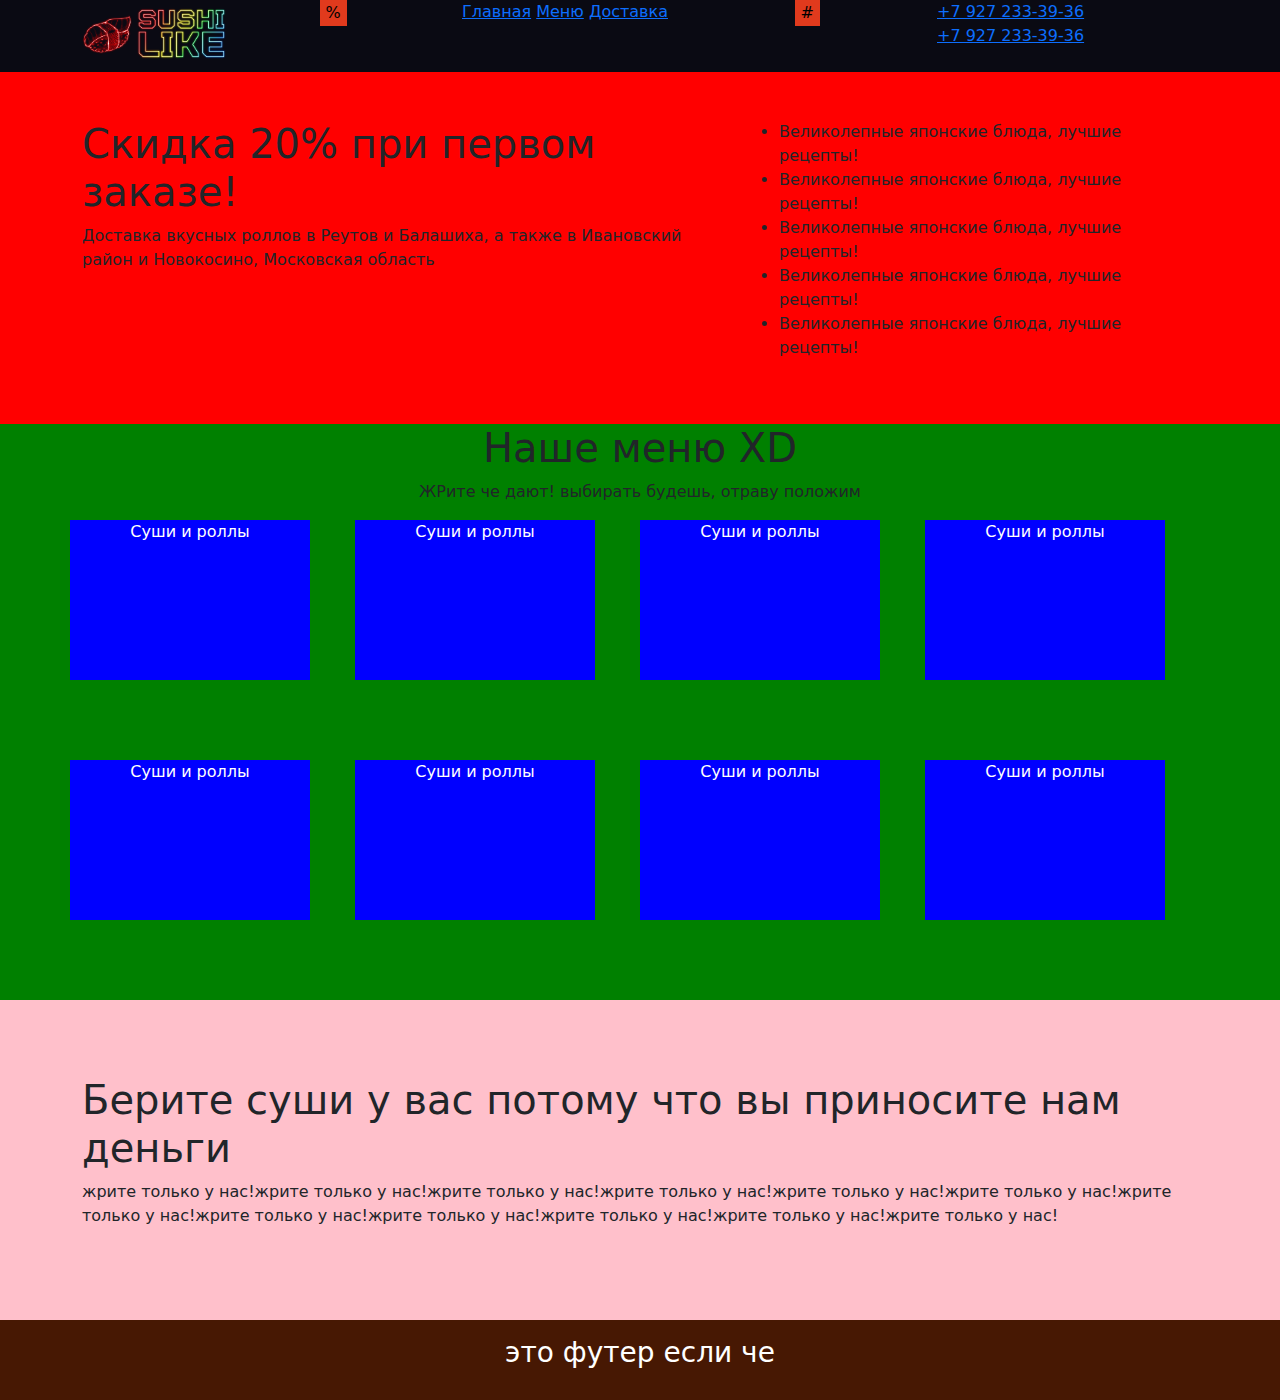
==== index.html @ e522e13b "первый" ====
<!DOCTYPE html>
<html lang="en">
<head>
	<meta charset="UTF-8">
	<meta name="viewport" content="width=device-width, initial-scale=1.0">
	<meta name="description" content="">
	<title>Сушилайк</title>
	<link rel="stylesheet" href="css/style.css">
	<link href="css/bootstrap.min.css" rel="stylesheet">
	<link rel="icon" href="img/title.png" >
</head>
<body>
	<header class="header">
		<div class="container">
			<div class="header-content">
				<div class="row">
					<div class="header-content__logo col-lg-2">
						<img src="img/logo2.png" alt="">
					</div>
					<div class="header-content__find col-lg-1 ms-auto">
						<button class="header-content__findbtn">
							%
						</button>
					</div>

				    <div class="header-content__nav col-lg-3 ms-auto">
				    	<nav>
				    			<a href="">Главная</a>
				    			<a href="">Меню</a>
				    			<a href="">Доставка</a>
				    		</nav>	
				    </div>
				     <div class="header-content__carticon col-lg-1 ms-auto">
						<button class="header-content__carticonbtn">
							#
						</button>
				    </div>				 
				    <div class="header-content__phone col-lg-3 ms-auto">

				    			<a href="">+7 927 233-39-36</a>
				    			<a href="">+7 927 233-39-36</a>
				    			
				    </div>	

				</div>
			</div>
		</div>
	</header>
	<main class="main">
		<div class="container">
			<div class="row">
				<div class="main__text col-lg-7">
					<h1>Скидка 20% при первом заказе!</h1>
					<p>Доставка вкусных роллов в Реутов и Балашиха, а также в Ивановский район и Новокосино, Московская область</p>
				</div>
				<div class="main__list col-lg-5">
					<ul>
						<li>
							Великолепные японские блюда, лучшие рецепты!
						</li>
						<li>
							Великолепные японские блюда, лучшие рецепты!
						</li>
						<li>
							Великолепные японские блюда, лучшие рецепты!
						</li>
						<li>
							Великолепные японские блюда, лучшие рецепты!
						</li>
						<li>
							Великолепные японские блюда, лучшие рецепты!
						</li>
					</ul>
				</div>
			</div>
		</div>
	</main>
	<section class="categories">
		<div class="container">
			<div class="row">
				<div class="categories__title col-lg-12">
					<h1>Наше меню XD</h1>
					<p>ЖРите че дают! выбирать будешь, отраву положим</p>
				</div>
				<div class="categories__item col-lg-4 me-auto">Суши и роллы</div>
				<div class="categories__item col-lg-4 me-auto">Суши и роллы</div>
				<div class="categories__item col-lg-4 me-auto">Суши и роллы</div>
				<div class="categories__item col-lg-4 me-auto">Суши и роллы</div>
				<div class="categories__item col-lg-4 me-auto">Суши и роллы</div>
				<div class="categories__item col-lg-4 me-auto">Суши и роллы</div>
				<div class="categories__item col-lg-4 me-auto">Суши и роллы</div>
				<div class="categories__item col-lg-4 me-auto">Суши и роллы</div>								
			</div>
		</div>
	</section>
	<section class="motivac">
		<div class="container">
			<div class="row">
				<div class="motivac__title">
					<h1>Берите суши у вас потому что вы приносите нам деньги</h1>
				</div>
				<div class="motivac__text">
					<p>
						жрите только у нас!жрите только у нас!жрите только у нас!жрите только у нас!жрите только у нас!жрите только у нас!жрите только у нас!жрите только у нас!жрите только у нас!жрите только у нас!жрите только у нас!жрите только у нас!
					</p>
				</div>
			</div>
		</div>
	</section>
	<footer class="footer">
		<h3>это футер если че</h3>
	</footer>
	<script src="js/bootstrap.bundle.min.js"></script>
	<script>document.write('<script src="http://' + (location.host || 'localhost').split(':')[0] + ':35729/livereload.js?snipver=1"></' + 'script>')</script>
</body>
</html>
---- css/style.css ----
body {
  background-color: #626365;
}
.header {
  height: 4.5rem;
  background: #0A0A13;
}
.header-content button {
  background: #E13A1D;
  border: none;
}
.header-content__logo img {
  padding-top: 0.5rem;
  width: 9rem;
}
.header-content__nav nav {
  display: inline-block;
}
.header-content__phone a {
  display: block;
}
.main {
  height: 22em;
  background: red;
  justify-content: center;
  display: flex;
  align-items: center;
}
.categories {
  text-align: center;
  background-color: green;
}
.categories__title {
  text-align: center;
}
.categories__item {
  display: inline ;
  color: white;
  margin-bottom: 5rem;
  background-color: blue;
  height: 10rem;
  width: 15rem !important;
}
.motivac {
  height: 20em;
  background-color: pink;
  justify-content: center;
  display: flex;
  align-items: center;
}
.motivac___text p {
  font-size: 50px;
}
.footer {
  background-color: #471803;
  height: 5em;
}
.footer h3 {
  padding-top: 1rem;
  text-align: center;
  color: #fff;
}
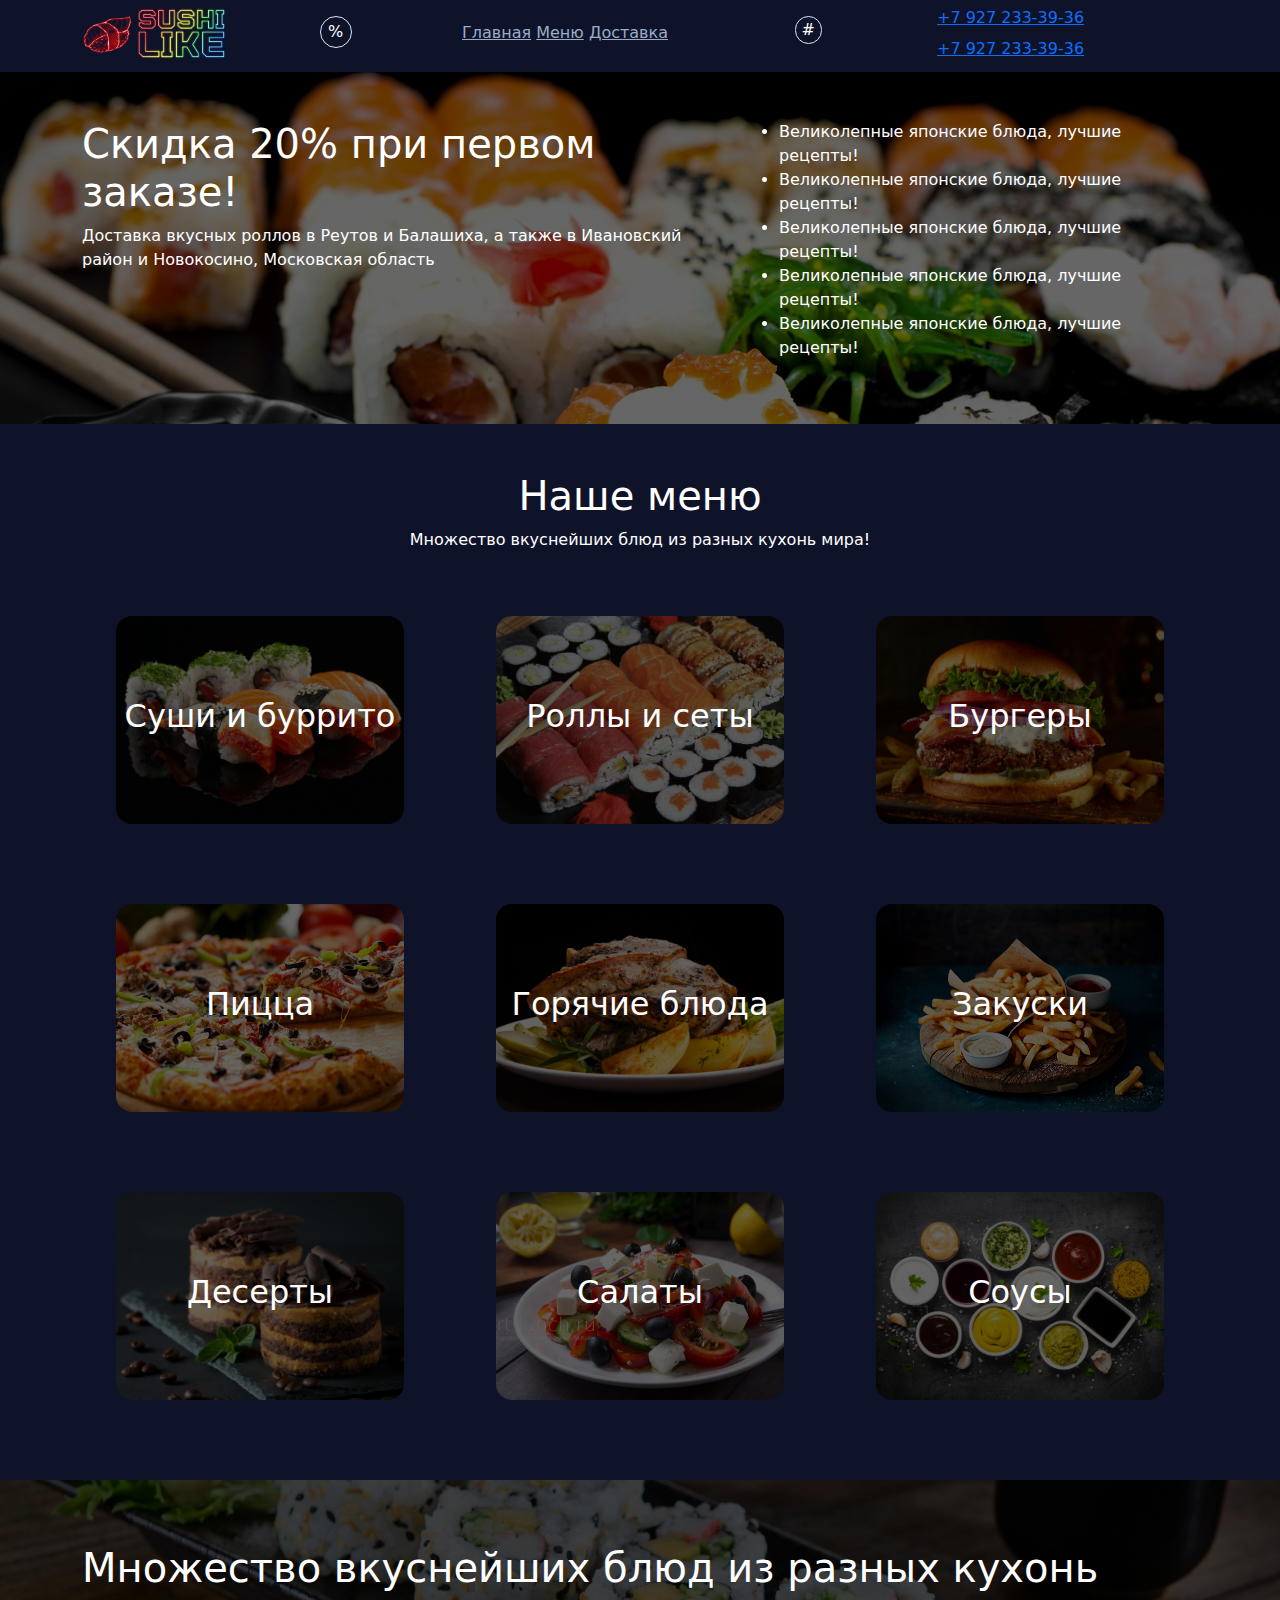
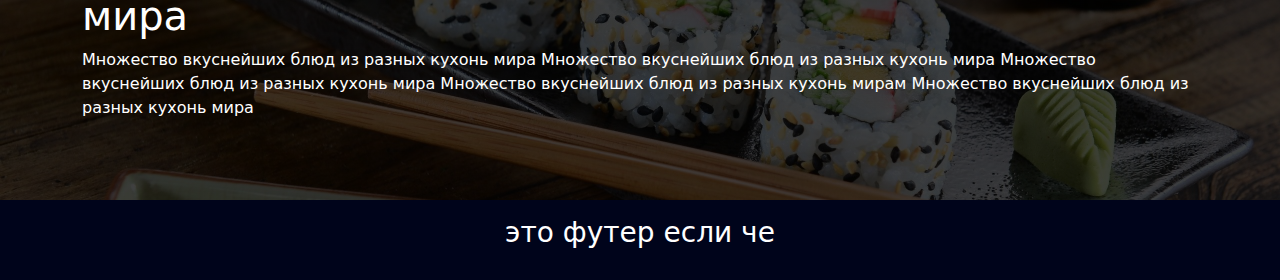
==== commit 11490ff5: "Some examples and adds in site" ====
--- a/index.html
+++ b/index.html
@@ -79,17 +79,37 @@
 		<div class="container">
 			<div class="row">
 				<div class="categories__title col-lg-12">
-					<h1>Наше меню XD</h1>
-					<p>ЖРите че дают! выбирать будешь, отраву положим</p>
+					<h1>Наше меню </h1>
+					<p>Множество вкуснейших блюд из разных кухонь мира!</p>
 				</div>
-				<div class="categories__item col-lg-4 me-auto">Суши и роллы</div>
-				<div class="categories__item col-lg-4 me-auto">Суши и роллы</div>
-				<div class="categories__item col-lg-4 me-auto">Суши и роллы</div>
-				<div class="categories__item col-lg-4 me-auto">Суши и роллы</div>
-				<div class="categories__item col-lg-4 me-auto">Суши и роллы</div>
-				<div class="categories__item col-lg-4 me-auto">Суши и роллы</div>
-				<div class="categories__item col-lg-4 me-auto">Суши и роллы</div>
-				<div class="categories__item col-lg-4 me-auto">Суши и роллы</div>								
+				<div class="categories__it col-lg-4">
+					<div class="categories__item sushi"><h2>Суши и буррито</h2></div>
+				</div>
+				<div class="categories__it col-lg-4">
+					<div class="categories__item rolli"><h2>Pоллы и сеты</h2></div>
+				</div>
+				<div class="categories__it col-lg-4">
+					<div class="categories__item burger"><h2>Бургеры</h2></div>
+				</div>
+				<div class="categories__it col-lg-4">
+					<div class="categories__item pizza"><h2>Пицца</h2></div>
+				</div>
+				<div class="categories__it col-lg-4">
+					<div class="categories__item gorblud"><h2>Горячие блюда</h2></div>
+				</div>
+				<div class="categories__it col-lg-4">
+					<div class="categories__item zakuzki"><h2>Закуски</h2></div>
+				</div>				
+				<div class="categories__it col-lg-4">
+					<div class="categories__item deserti"><h2>Десерты</h2></div>
+				</div>	
+				<div class="categories__it col-lg-4">
+					<div class="categories__item salati"><h2>Салаты</h2></div>
+				</div>	
+				<div class="categories__it col-lg-4">
+					<div class="categories__item sousi"><h2>Соусы</h2></div>
+				</div>										
+							
 			</div>
 		</div>
 	</section>
@@ -97,11 +117,11 @@
 		<div class="container">
 			<div class="row">
 				<div class="motivac__title">
-					<h1>Берите суши у вас потому что вы приносите нам деньги</h1>
+					<h1>Множество вкуснейших блюд из разных кухонь мира</h1>
 				</div>
 				<div class="motivac__text">
 					<p>
-						жрите только у нас!жрите только у нас!жрите только у нас!жрите только у нас!жрите только у нас!жрите только у нас!жрите только у нас!жрите только у нас!жрите только у нас!жрите только у нас!жрите только у нас!жрите только у нас!
+						Множество вкуснейших блюд из разных кухонь мира Множество вкуснейших блюд из разных кухонь мира Множество вкуснейших блюд из разных кухонь мира Множество вкуснейших блюд из разных кухонь мирам Множество вкуснейших блюд из разных кухонь мира
 					</p>
 				</div>
 			</div>
--- a/css/style.css
+++ b/css/style.css
@@ -1,58 +1,122 @@
-body {
-  background-color: #626365;
+* {
+  color: #ffffff;
+}
+nav a {
+  color: #9aacc5;
 }
 .header {
   height: 4.5rem;
-  background: #0A0A13;
+  background: #0f132a;
 }
 .header-content button {
-  background: #E13A1D;
-  border: none;
+  margin-top: 1rem;
+  background: transparent	;
+  border: 1px solid #d6e8ff;
+  border-radius: 100rem;
+}
+.header-content button i {
+  color: #D6E8FF;
+}
+.header-content__find {
+  font-size: 1em ;
+}
+.header-content__find button {
+  height: 2rem;
+  width: 2rem;
+}
+.header-content__find button i {
+  color: #D6E8FF;
 }
 .header-content__logo img {
-  padding-top: 0.5rem;
+  margin-top: 0.5rem;
   width: 9rem;
 }
 .header-content__nav nav {
+  margin-top: 1.3rem;
   display: inline-block;
 }
 .header-content__phone a {
+  margin-top: 0.4rem;
   display: block;
 }
 .main {
+  color: #ffffff;
   height: 22em;
-  background: red;
   justify-content: center;
   display: flex;
   align-items: center;
+  background: linear-gradient(to top, rgba(0, 0, 0, 0.6), rgba(0, 0, 0, 0.6)), url(../img/main.jpg) top no-repeat;
 }
 .categories {
   text-align: center;
-  background-color: green;
+  background-color: #0f132a;
 }
 .categories__title {
-  text-align: center;
+  margin: 3rem 0 !important;
 }
 .categories__item {
-  display: inline ;
+  border-radius: 1em;
+  margin: 0 auto;
   color: white;
   margin-bottom: 5rem;
-  background-color: blue;
-  height: 10rem;
-  width: 15rem !important;
-}
-.motivac {
-  height: 20em;
-  background-color: pink;
+  height: 13rem;
+  width: 18rem;
   justify-content: center;
   display: flex;
   align-items: center;
 }
+.categories .sushi {
+  background: linear-gradient(to top, rgba(0, 0, 0, 0.6), rgba(0, 0, 0, 0.6)), url(../img/sushi.jpg) center no-repeat;
+  background-size: cover;
+}
+.categories .rolli {
+  background: linear-gradient(to top, rgba(0, 0, 0, 0.6), rgba(0, 0, 0, 0.6)), url(../img/rolli.jpg) center no-repeat;
+  background-size: cover;
+}
+.categories .burger {
+  background: linear-gradient(to top, rgba(0, 0, 0, 0.6), rgba(0, 0, 0, 0.6)), url(../img/burger.jpg) center no-repeat;
+  background-size: cover;
+}
+.categories .pizza {
+  background: linear-gradient(to top, rgba(0, 0, 0, 0.6), rgba(0, 0, 0, 0.6)), url(../img/pizza.jpg) center no-repeat;
+  background-size: cover;
+}
+.categories .gorblud {
+  background: linear-gradient(to top, rgba(0, 0, 0, 0.6), rgba(0, 0, 0, 0.6)), url(../img/bluda.jpg) center no-repeat;
+  background-size: cover;
+}
+.categories .zakuzki {
+  background: linear-gradient(to top, rgba(0, 0, 0, 0.6), rgba(0, 0, 0, 0.6)), url(../img/zakuzki.jpg) center no-repeat;
+  background-size: cover;
+}
+.categories .deserti {
+  background: linear-gradient(to top, rgba(0, 0, 0, 0.6), rgba(0, 0, 0, 0.6)), url(../img/deserti.jpg) center no-repeat;
+  background-size: cover;
+}
+.categories .salati {
+  background: linear-gradient(to top, rgba(0, 0, 0, 0.6), rgba(0, 0, 0, 0.6)), url(../img/salat.jpg) center no-repeat;
+  background-size: cover;
+}
+.categories .sousi {
+  background: linear-gradient(to top, rgba(0, 0, 0, 0.6), rgba(0, 0, 0, 0.6)), url(../img/sousi.jpg) center no-repeat;
+  background-size: cover;
+}
+.motivac {
+  height: 20em;
+  background: linear-gradient(to top, rgba(0, 0, 0, 0.75), rgba(0, 0, 0, 0.75)), url(../img/motivac.jpg) center no-repeat;
+  justify-content: center;
+  display: flex;
+  background-size: cover;
+  align-items: center;
+}
+.motivac___text {
+  background-size: cover;
+}
 .motivac___text p {
   font-size: 50px;
 }
 .footer {
-  background-color: #471803;
+  background-color: #00041B;
   height: 5em;
 }
 .footer h3 {
@@ -60,3 +124,78 @@
   text-align: center;
   color: #fff;
 }
+/*Страница роллов*/
+.menunav {
+  background-color: #0f132a;
+}
+.menunav-cont {
+  height: 3.7rem;
+  border-top: 1px solid #9aacc5;
+  border-bottom: 1px solid #9aacc5;
+}
+.menunav-cont nav {
+  padding-top: 0.8em;
+}
+.menunav-cont nav a {
+  color: #9aacc5;
+  margin-right: 1.5rem;
+}
+.menunav-cont button {
+  margin-top: 0.3em;
+  background: transparent	;
+  border: 1px solid #d6e8ff;
+  border-radius: 100rem;
+  height: 3rem;
+  width: 3rem;
+}
+.menunav-cont button i {
+  color: #D6E8FF;
+}
+.menu {
+  padding: 0.8rem 0;
+  background-color: #0f132a;
+}
+.menu__mininav {
+  padding-top: 1rem;
+  height: 4rem;
+}
+.menu__mininav a {
+  margin-right: 1.2rem;
+}
+.menu__title {
+  text-align: center;
+  padding-bottom: 2rem;
+}
+.menu__item {
+  margin: 0 auto;
+  text-align: center;
+  border-radius: 0.95em;
+  width: 344px ;
+  height: 455px;
+  background-color: #642C8A ;
+}
+.menu__item img {
+  border-radius: 0.95em;
+  width: 344px;
+}
+.menu__item h4 {
+  text-align: center;
+}
+.menu__item p {
+  font-size: 13px;
+}
+.menu__item .menu__footer span {
+  display: inline-block;
+}
+.menu__item .menu__footer .price {
+  text-align: center ;
+  font-size: 24px;
+  font-weight: bold;
+  margin-right: 50px;
+  display: inline-block;
+}
+.menu__item .menu__footer button {
+  text-align: center;
+  display: block;
+  margin: 0 auto;
+}
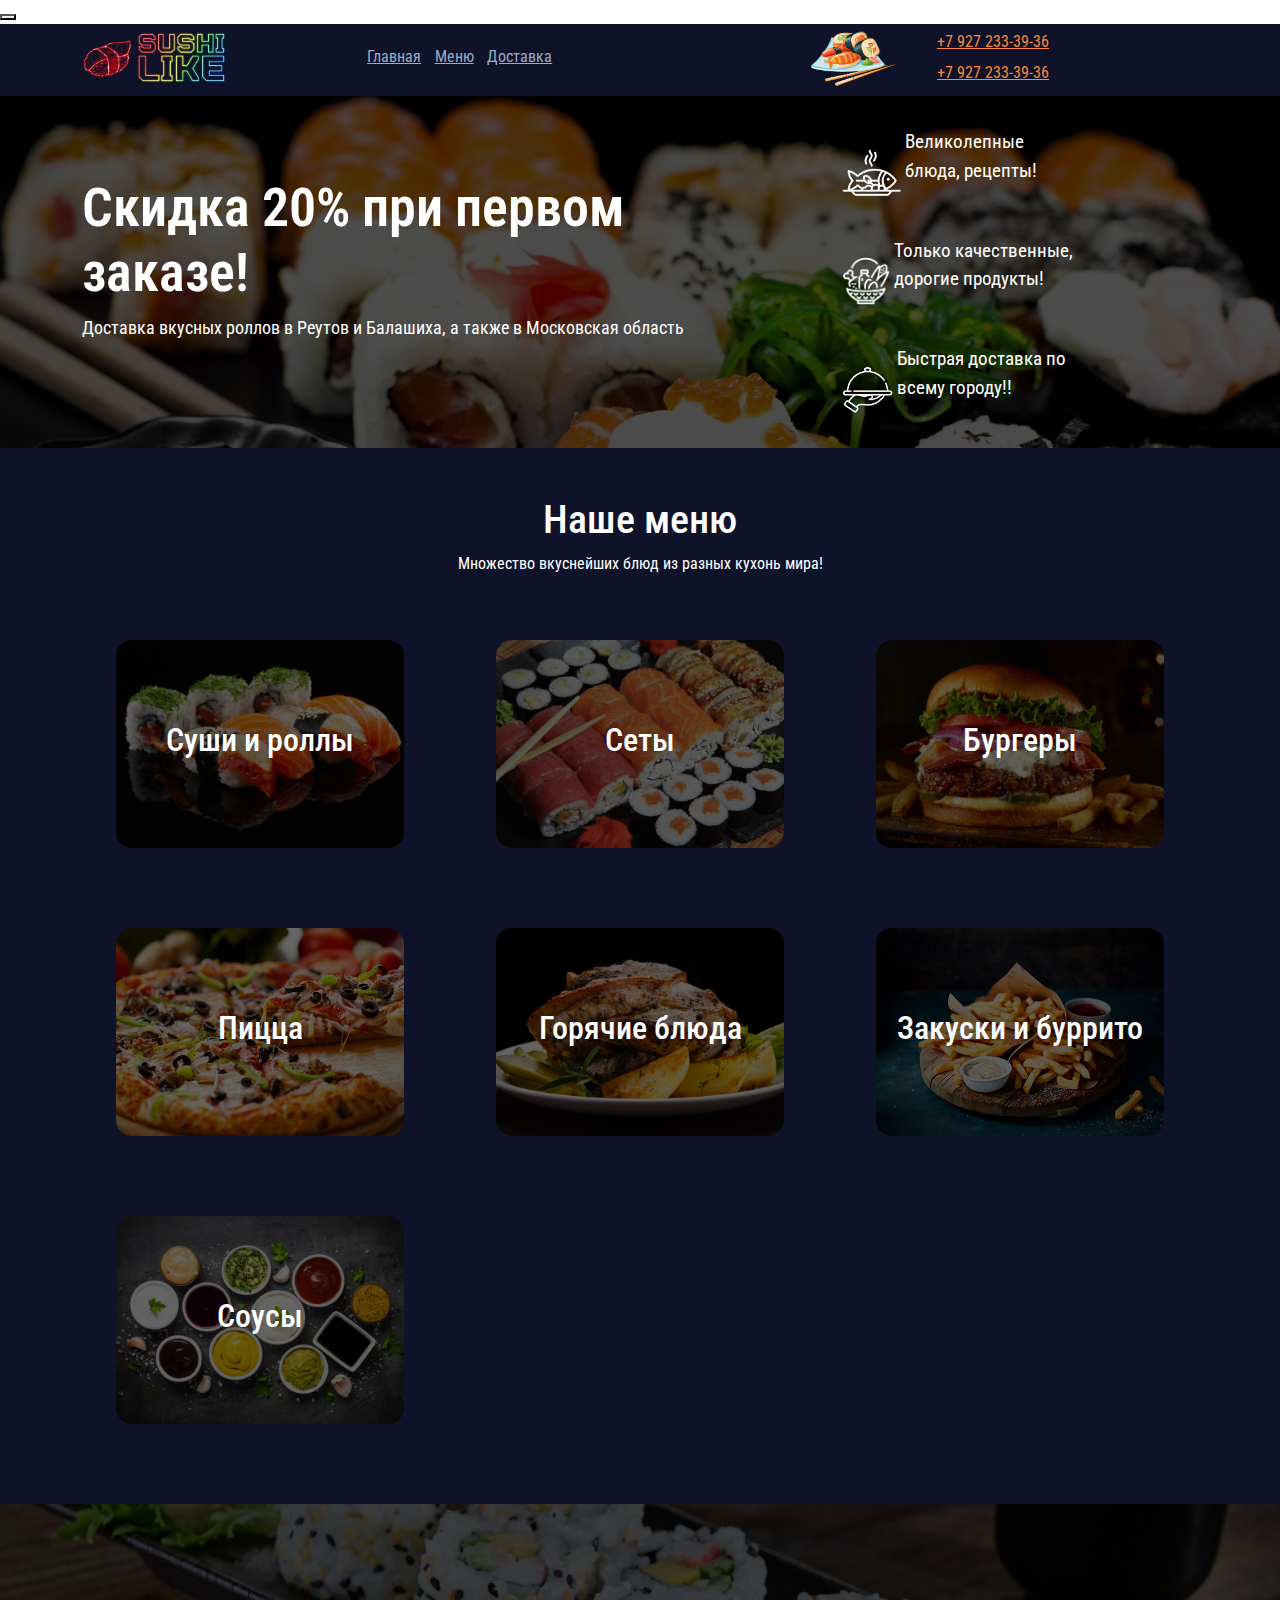
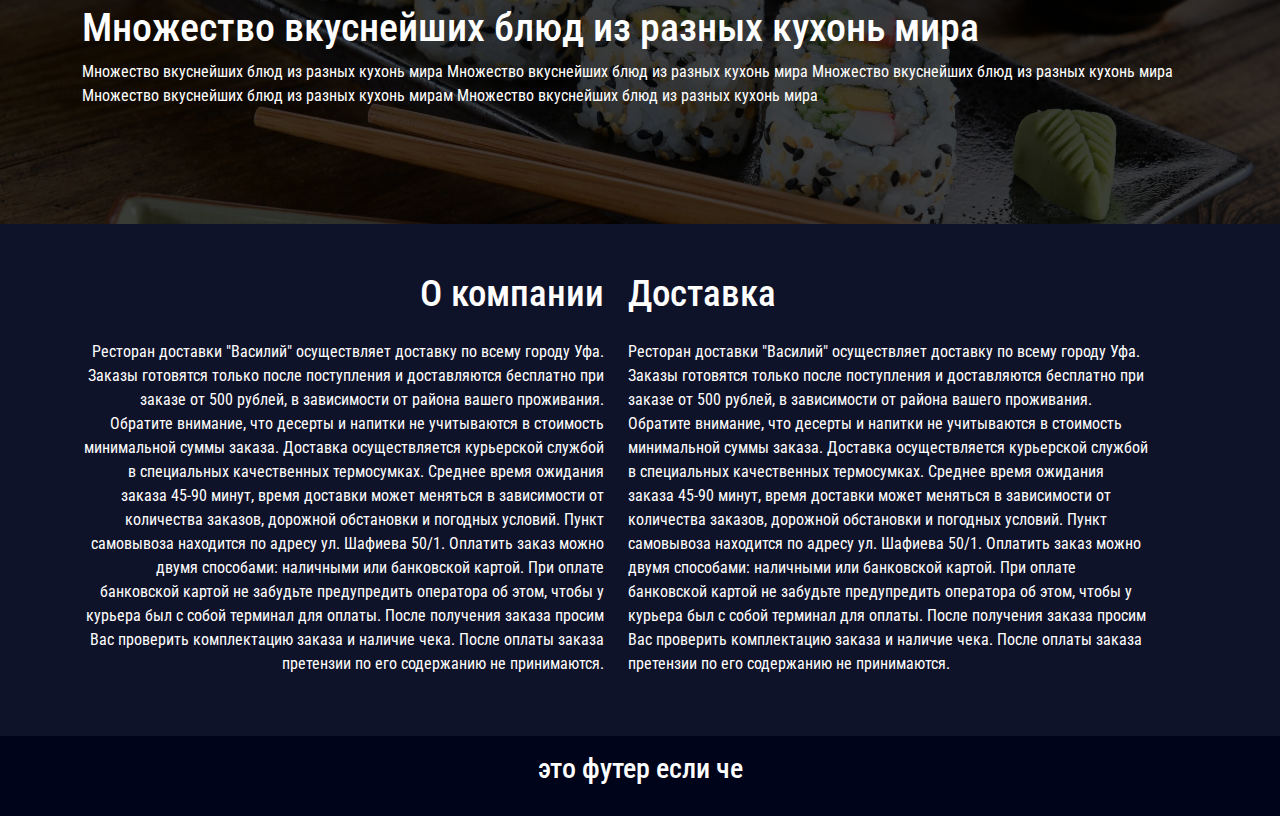
==== commit 060a0d91: "перед кардеонами и бургерами" ====
--- a/index.html
+++ b/index.html
@@ -5,37 +5,46 @@
 	<meta name="viewport" content="width=device-width, initial-scale=1.0">
 	<meta name="description" content="">
 	<title>Сушилайк</title>
+	<link rel="preconnect" href="https://fonts.gstatic.com">
+	<link href="https://fonts.googleapis.com/css2?family=Roboto+Condensed:wght@300;400;700&display=swap" rel="stylesheet">
 	<link rel="stylesheet" href="css/style.css">
 	<link href="css/bootstrap.min.css" rel="stylesheet">
+	<link rel="stylesheet" href="https://use.fontawesome.com/releases/v5.7.2/css/all.css" integrity="
+ 	sha384-fnmOCqbTlWIlj8LyTjo7mOUStjsKC4pOpQbqyi7RrhN7udi9RwhKkMHpvLbHG9Sr" crossorigin="anonymous">
 	<link rel="icon" href="img/title.png" >
 </head>
+			    <div class="menunav-carticon col-xs-3 me-auto">
+						
+						<button class="menunav-carticon__btn">
+							<i class="fas fa-shopping-basket"></i>
+						</button>					
+				
+				</div>	
 <body>
 	<header class="header">
 		<div class="container">
 			<div class="header-content">
 				<div class="row">
-					<div class="header-content__logo col-lg-2">
+					<div class="header-content__logo col-lg-2 col-md-3 col-sm-4">
 						<img src="img/logo2.png" alt="">
 					</div>
-					<div class="header-content__find col-lg-1 ms-auto">
+					<div class="header-content__find col-lg-1  col-md-1 ">
 						<button class="header-content__findbtn">
-							%
+							<i class="fas fa-info-circle"></i>
 						</button>
 					</div>
 
-				    <div class="header-content__nav col-lg-3 ms-auto">
+				    <div class="header-content__nav col-lg-4 col-md-4 col-sm-5">
 				    	<nav>
 				    			<a href="">Главная</a>
 				    			<a href="">Меню</a>
 				    			<a href="">Доставка</a>
-				    		</nav>	
+				    	</nav>	
 				    </div>
-				     <div class="header-content__carticon col-lg-1 ms-auto">
-						<button class="header-content__carticonbtn">
-							#
-						</button>
+				     <div class="header-content__carticon col-lg-2 col-md-1 ">
+						<img src="img/logo.png" alt="">
 				    </div>				 
-				    <div class="header-content__phone col-lg-3 ms-auto">
+				    <div class="header-content__phone col-lg-3 col-md-3 col-sm-3">
 
 				    			<a href="">+7 927 233-39-36</a>
 				    			<a href="">+7 927 233-39-36</a>
@@ -49,28 +58,31 @@
 	<main class="main">
 		<div class="container">
 			<div class="row">
-				<div class="main__text col-lg-7">
+				<div class="main__text col-lg-7 col-md-7 col-sm-6 col-xs-12">
 					<h1>Скидка 20% при первом заказе!</h1>
-					<p>Доставка вкусных роллов в Реутов и Балашиха, а также в Ивановский район и Новокосино, Московская область</p>
+					<p>Доставка вкусных роллов в Реутов и Балашиха, а также в  Московская область</p>
 				</div>
-				<div class="main__list col-lg-5">
-					<ul>
+				<div class="main__list col-lg-4 offset-lg-1 col-md-5 col-sm-6 col-x">
+					<div class="main__list-item">
+						<img src="img/photo.webp" alt="">
 						<li>
-							Великолепные японские блюда, лучшие рецепты!
+							Великолепные <br>блюда, рецепты!
 						</li>
+					</div>
+					<div class="main__list-item">
+						<img src="img/102863.png" alt="">
 						<li>
-							Великолепные японские блюда, лучшие рецепты!
+							 Только качественные, <br>дорогие продукты! 
 						</li>
+					</div>
+					<div class="main__list-item">
+						<img src="img/6c97593996ab4818345c.webp" alt="">
 						<li>
-							Великолепные японские блюда, лучшие рецепты!
+							Быстрая доставка по <br> всему городу!!
 						</li>
-						<li>
-							Великолепные японские блюда, лучшие рецепты!
-						</li>
-						<li>
-							Великолепные японские блюда, лучшие рецепты!
-						</li>
-					</ul>
+					</div>
+
+
 				</div>
 			</div>
 		</div>
@@ -83,10 +95,10 @@
 					<p>Множество вкуснейших блюд из разных кухонь мира!</p>
 				</div>
 				<div class="categories__it col-lg-4">
-					<div class="categories__item sushi"><h2>Суши и буррито</h2></div>
+					<div class="categories__item sushi"><h2>Суши и роллы</h2></div>
 				</div>
 				<div class="categories__it col-lg-4">
-					<div class="categories__item rolli"><h2>Pоллы и сеты</h2></div>
+					<div class="categories__item rolli"><h2>Сеты</h2></div>
 				</div>
 				<div class="categories__it col-lg-4">
 					<div class="categories__item burger"><h2>Бургеры</h2></div>
@@ -98,14 +110,8 @@
 					<div class="categories__item gorblud"><h2>Горячие блюда</h2></div>
 				</div>
 				<div class="categories__it col-lg-4">
-					<div class="categories__item zakuzki"><h2>Закуски</h2></div>
-				</div>				
-				<div class="categories__it col-lg-4">
-					<div class="categories__item deserti"><h2>Десерты</h2></div>
-				</div>	
-				<div class="categories__it col-lg-4">
-					<div class="categories__item salati"><h2>Салаты</h2></div>
-				</div>	
+					<div class="categories__item zakuzki"><h2>Закуски и буррито</h2></div>
+				</div>					
 				<div class="categories__it col-lg-4">
 					<div class="categories__item sousi"><h2>Соусы</h2></div>
 				</div>										
@@ -127,6 +133,32 @@
 			</div>
 		</div>
 	</section>
+
+	<section class="info">
+		<div class="container">
+			<div class="row">
+				<div class="info-comp col-lg-6 row">
+					<div class="info__title col-lg-12">
+						<h3>О компании</h3>
+					</div>
+					<div class="info__content col-lg-12 ">
+						<p>Ресторан доставки "Василий" осуществляет доставку по всему городу Уфа. Заказы готовятся только после поступления и доставляются бесплатно при заказе от 500 рублей, в зависимости от района вашего проживания. Обратите внимание, что десерты и напитки не учитываются в стоимость минимальной суммы заказа. Доставка осуществляется курьерской службой в специальных качественных термосумках. Среднее время ожидания заказа 45-90 минут, время доставки может меняться в зависимости от количества заказов, дорожной обстановки и погодных условий. Пункт самовывоза находится по адресу ул. Шафиева 50/1. Оплатить заказ можно двумя способами: наличными или банковской картой. При оплате банковской картой не забудьте предупредить оператора об этом, чтобы у курьера был с собой терминал для оплаты. После получения заказа просим Вас проверить комплектацию заказа и наличие чека. После оплаты заказа претензии по его содержанию не принимаются.</p>
+					</div>
+				</div>
+				<div class="info-dost col-lg-6 row">
+					<div class="info__title col-lg-12 ">
+						<h3>Доставка</h3>
+					</div>
+					<div class="info__content col-lg-12">
+						<p>Ресторан доставки "Василий" осуществляет доставку по всему городу Уфа. Заказы готовятся только после поступления и доставляются бесплатно при заказе от 500 рублей, в зависимости от района вашего проживания. Обратите внимание, что десерты и напитки не учитываются в стоимость минимальной суммы заказа. Доставка осуществляется курьерской службой в специальных качественных термосумках. Среднее время ожидания заказа 45-90 минут, время доставки может меняться в зависимости от количества заказов, дорожной обстановки и погодных условий. Пункт самовывоза находится по адресу ул. Шафиева 50/1. Оплатить заказ можно двумя способами: наличными или банковской картой. При оплате банковской картой не забудьте предупредить оператора об этом, чтобы у курьера был с собой терминал для оплаты. После получения заказа просим Вас проверить комплектацию заказа и наличие чека. После оплаты заказа претензии по его содержанию не принимаются.</p>
+
+
+					</div>
+				</div>
+			</div>
+		</div>
+	</section>
+
 	<footer class="footer">
 		<h3>это футер если че</h3>
 	</footer>
--- a/css/style.css
+++ b/css/style.css
@@ -1,4 +1,5 @@
 * {
+  font-family: "Roboto Condensed", sans-serif;
   color: #ffffff;
 }
 nav a {
@@ -8,24 +9,27 @@
   height: 4.5rem;
   background: #0f132a;
 }
-.header-content button {
+.header-content__findbtn {
   margin-top: 1rem;
   background: transparent	;
   border: 1px solid #d6e8ff;
   border-radius: 100rem;
 }
-.header-content button i {
+.header-content__findbtn i {
   color: #D6E8FF;
 }
 .header-content__find {
   font-size: 1em ;
 }
 .header-content__find button {
+  border: none;
   height: 2rem;
   width: 2rem;
 }
 .header-content__find button i {
-  color: #D6E8FF;
+  margin-top: 5px;
+  font-size: 1.6rem;
+  color: #d6e8ff;
 }
 .header-content__logo img {
   margin-top: 0.5rem;
@@ -35,17 +39,60 @@
   margin-top: 1.3rem;
   display: inline-block;
 }
+.header-content__nav nav a {
+  padding-right: 0.6rem;
+}
+.header-content__carticon img {
+  padding-top: 5px;
+  float: right;
+  margin-right: 1rem;
+  height: 4rem;
+}
+.header-content__phone {
+  float: right;
+}
 .header-content__phone a {
+  outline: none;
   margin-top: 0.4rem;
   display: block;
+  color: #FF8739;
+}
+.header-content .header-carticon__btn {
+  background: transparent	;
+  border: 1px solid #d6e8ff;
+  border-radius: 100rem;
+  height: 3rem;
+  width: 3rem;
+}
+.header-content .header-carticon__btn i {
+  font-size: 1.5rem;
 }
 .main {
   color: #ffffff;
   height: 22em;
-  justify-content: center;
-  display: flex;
-  align-items: center;
-  background: linear-gradient(to top, rgba(0, 0, 0, 0.6), rgba(0, 0, 0, 0.6)), url(../img/main.jpg) top no-repeat;
+  background: linear-gradient(to top, rgba(0, 0, 0, 0.7), rgba(0, 0, 0, 0.7)), url(../img/main.jpg) top no-repeat;
+}
+.main__text h1 {
+  font-size: 54px;
+  font-weight: 600;
+  margin-top: 5rem;
+}
+.main__text p {
+  font-size: 18px;
+}
+.main__list {
+  margin-top: 2rem !important;
+}
+.main__list-item {
+  margin-bottom: 2.5rem;
+}
+.main__list-item img {
+  display: inline-block;
+  height: 3rem;
+}
+.main__list-item li {
+  font-size: 1.2rem;
+  display: inline-block;
 }
 .categories {
   text-align: center;
@@ -115,6 +162,30 @@
 .motivac___text p {
   font-size: 50px;
 }
+.info {
+  padding-top: 3em;
+  height: 32rem;
+  background-color: #0f132a;
+  text-align: center;
+}
+.info-comp h3 {
+  font-size: 2.3rem;
+  padding-bottom: 1rem;
+  display: block;
+  float: right;
+}
+.info-comp p {
+  text-align: right;
+}
+.info-dost h3 {
+  font-size: 2.3rem;
+  padding-bottom: 1rem;
+  display: block;
+  float: left;
+}
+.info-dost p {
+  text-align: left;
+}
 .footer {
   background-color: #00041B;
   height: 5em;
@@ -138,6 +209,8 @@
 }
 .menunav-cont nav a {
   color: #9aacc5;
+  text-decoration: none;
+  border-bottom: 1px solid #9aacc5;
   margin-right: 1.5rem;
 }
 .menunav-cont button {
@@ -149,6 +222,7 @@
   width: 3rem;
 }
 .menunav-cont button i {
+  font-size: 1.5rem;
   color: #D6E8FF;
 }
 .menu {
@@ -160,6 +234,9 @@
   height: 4rem;
 }
 .menu__mininav a {
+  text-decoration: none;
+  border-bottom: 1px solid #FF8739;
+  color: #FF8739;
   margin-right: 1.2rem;
 }
 .menu__title {
@@ -167,35 +244,189 @@
   padding-bottom: 2rem;
 }
 .menu__item {
+  position: relative;
   margin: 0 auto;
   text-align: center;
   border-radius: 0.95em;
   width: 344px ;
   height: 455px;
-  background-color: #642C8A ;
+  background-color: transparent;
+  border: 1px solid #4B4F56;
 }
 .menu__item img {
   border-radius: 0.95em;
   width: 344px;
+  margin-bottom: 0.5rem;
 }
 .menu__item h4 {
-  text-align: center;
+  font-size: 23px;
+  font-weight: 400;
+  text-align: center;
+  color: #cddff7;
 }
 .menu__item p {
-  font-size: 13px;
+  font-weight: 300;
+  color: #9ea5af;
+  font-size: 15px;
+  line-height: 1.2;
+}
+.menu__item .menu__footer {
+  position: absolute;
+  bottom: 10px;
+  padding: 0 10px;
 }
 .menu__item .menu__footer span {
   display: inline-block;
+}
+.menu__item .menu__footer .weight {
+  font-size: 15px;
 }
 .menu__item .menu__footer .price {
   text-align: center ;
   font-size: 24px;
-  font-weight: bold;
-  margin-right: 50px;
+  margin-right: 45px;
   display: inline-block;
 }
+.menu__item .menu__footer .price span.r {
+  font-family: 'currency' !important;
+}
 .menu__item .menu__footer button {
+  height: 36px;
+  width: 20rem;
+  background: transparent;
+  border: 2px solid #eb691b;
+  border-radius: 0.8rem;
   text-align: center;
   display: block;
   margin: 0 auto;
 }
+.menu__item .menu__footer button:hover {
+  border: none;
+  background: #eb691b;
+}
+@media (max-width: 992px) {
+  .header-content__carticon img {
+    margin: 0;
+  }
+}
+@media (max-width: 800px) {
+  .header-content__find {
+    display: none;
+  }
+  .header-content__carticon img {
+    margin: 0;
+  }
+}
+@media (max-width: 768px) {
+  .header-content__carticon {
+    display: none;
+  }
+  .main__text h1 {
+    font-size: 2.5rem;
+    margin-top: 1rem;
+  }
+}
+@media (min-width: 576px) {
+  .header-carticon {
+    display: none;
+  }
+}
+@media (max-width: 576px) {
+  .header-content__phone {
+    display: none;
+  }
+  .header-content__nav {
+    display: none;
+  }
+  .header-content__logo {
+    display: inline  !important;
+    text-align: center;
+  }
+  .header-content .header-carticon {
+    display: inline !important;
+    float: right;
+  }
+  .main {
+    height: 25em;
+  }
+  .main__text {
+    text-align: center;
+  }
+  .main__text h1 {
+    font-size: 2rem;
+  }
+  .main__list {
+    margin-top: 0 !important;
+  }
+  .main__list-item {
+    margin-bottom: 1rem;
+  }
+  .main__list-item br {
+    display: none;
+  }
+  .categories {
+    padding-bottom: 1rem;
+  }
+  .categories__title {
+    margin-top: 1.5rem !important;
+    margin-bottom: 0.5rem !important;
+  }
+  .categories__item {
+    height: 9rem;
+    margin-bottom: 1rem;
+  }
+  .menunav-nav nav {
+    text-align: center;
+    padding-top: 4px;
+  }
+  .menunav-nav nav a {
+    margin-right: 10px;
+  }
+  .menunav-carticon {
+    display: none;
+  }
+  .menu__mininav {
+    padding-top: 0;
+    height: 2rem;
+    margin-bottom: 1rem;
+  }
+  .menu__mininav nav a {
+    margin-right: 10px;
+  }
+  .menu__item {
+    margin-bottom: 3rem;
+    height: 500px;
+    width: 100%;
+    border-right: 0px;
+    border-top: 0px;
+    border-left: 0px;
+    border-radius: 0;
+    border-bottom: 2px dashed  #4B4F56 ;
+  }
+  .menu .menu__footer {
+    padding: 0 auto;
+    bottom: 50px;
+    left: 50%;
+    transform: translate(-50%);
+  }
+  .menu .menu__footer .price {
+    margin-right: 35px;
+  }
+}
+@media (max-width: 365px) {
+  .menu__mininav a {
+    font-size: 15px;
+  }
+  .menu__item img {
+    width: 295px;
+  }
+  .menu__item .menu__footer {
+    padding: 0;
+  }
+  .menu__item .menu__footer button {
+    width: 16rem;
+  }
+  .menunav nav a {
+    font-size: 15px;
+  }
+}
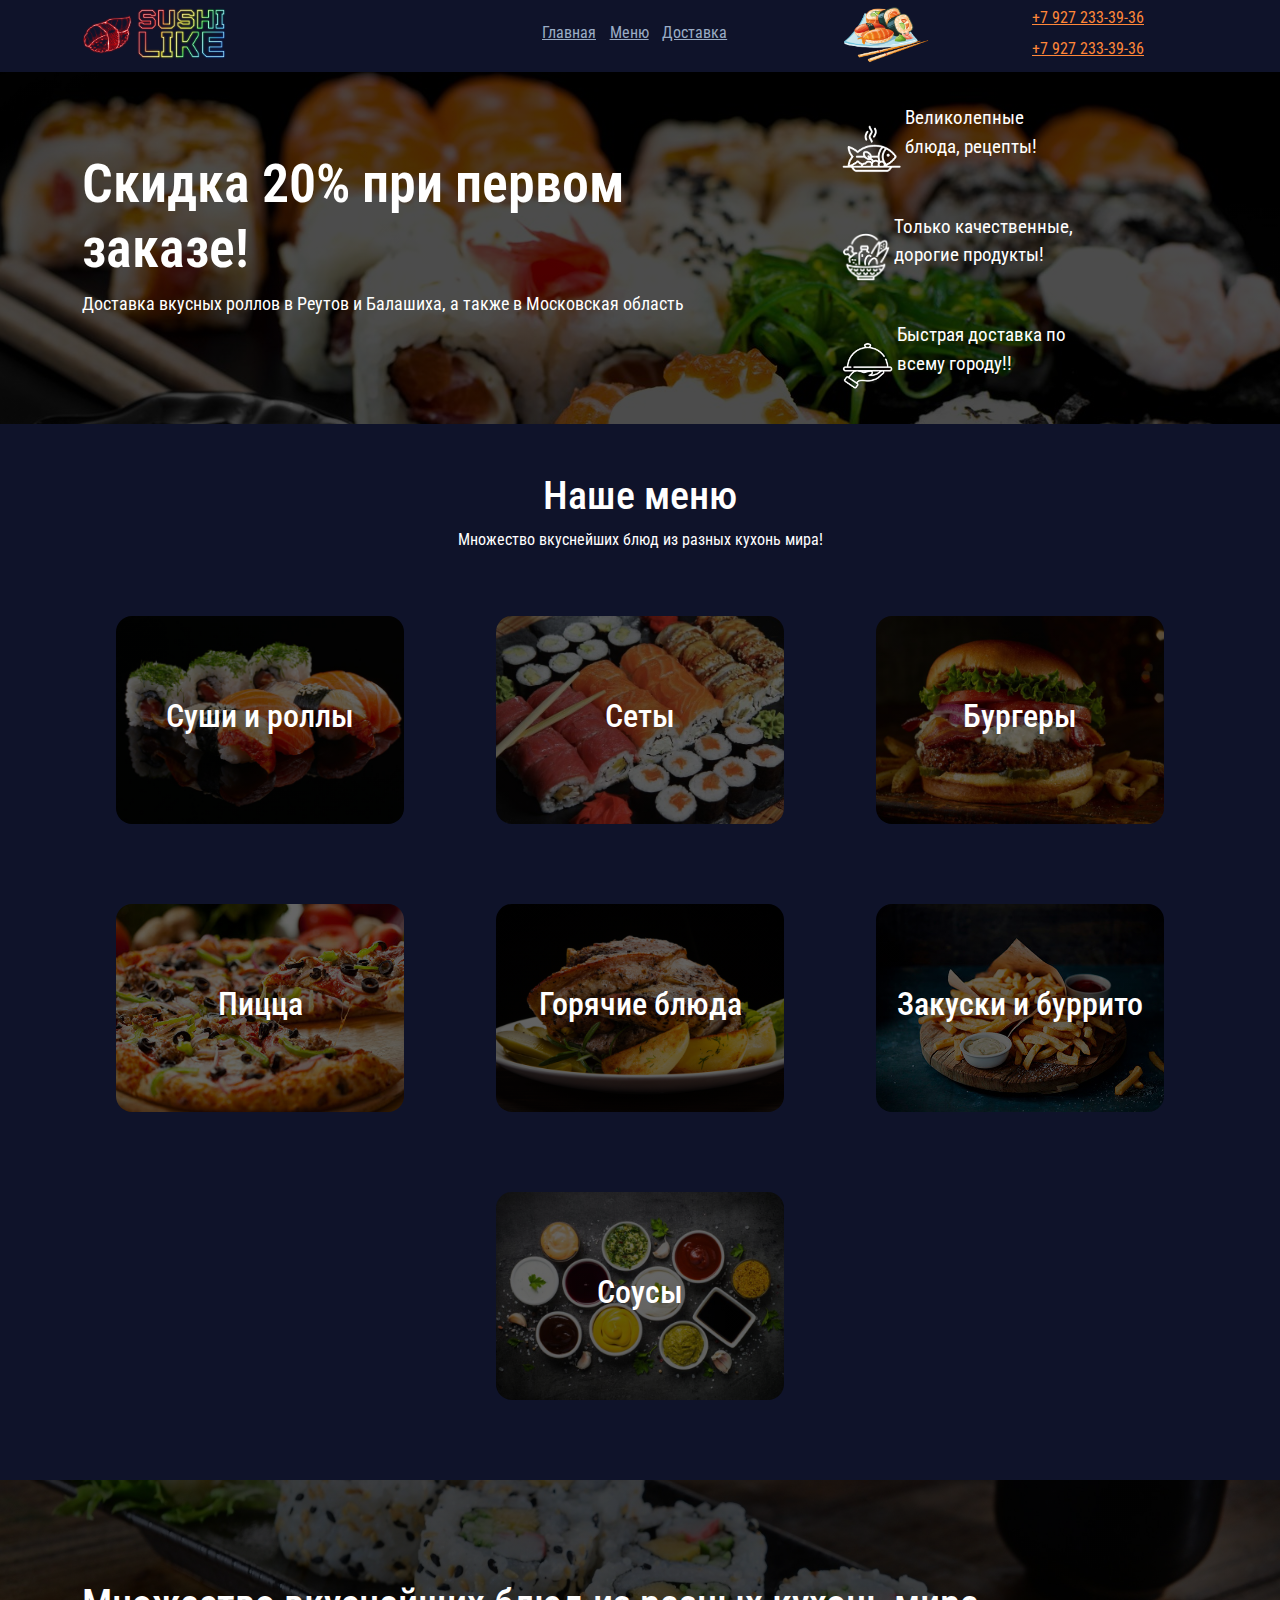
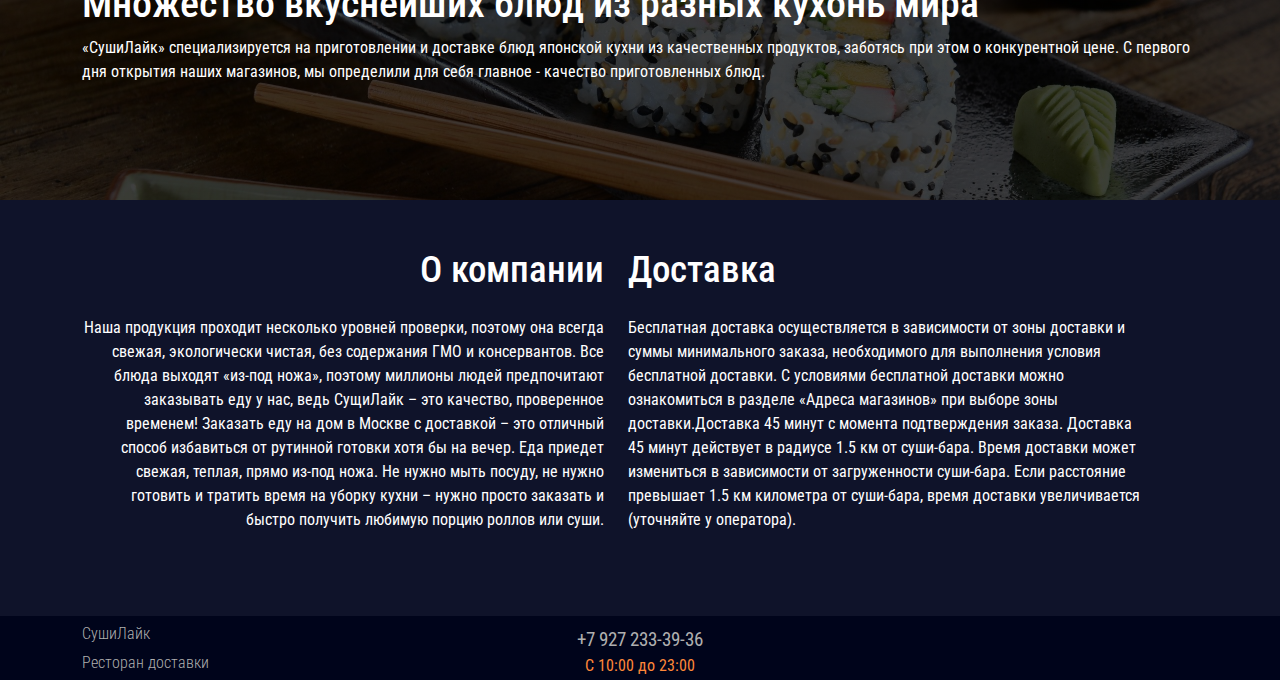
==== commit 18c2c09f: "п" ====
--- a/index.html
+++ b/index.html
@@ -11,21 +11,16 @@
 	<link href="css/bootstrap.min.css" rel="stylesheet">
 	<link rel="stylesheet" href="https://use.fontawesome.com/releases/v5.7.2/css/all.css" integrity="
  	sha384-fnmOCqbTlWIlj8LyTjo7mOUStjsKC4pOpQbqyi7RrhN7udi9RwhKkMHpvLbHG9Sr" crossorigin="anonymous">
+ 	<script src="https://ajax.googleapis.com/ajax/libs/jquery/2.2.0/jquery.min.js"></script>
 	<link rel="icon" href="img/title.png" >
 </head>
-			    <div class="menunav-carticon col-xs-3 me-auto">
-						
-						<button class="menunav-carticon__btn">
-							<i class="fas fa-shopping-basket"></i>
-						</button>					
-				
-				</div>	
+
 <body>
 	<header class="header">
 		<div class="container">
 			<div class="header-content">
 				<div class="row">
-					<div class="header-content__logo col-lg-2 col-md-3 col-sm-4">
+					<div class="header-content__logo col-lg-3 col-md-4 col-sm-5">
 						<img src="img/logo2.png" alt="">
 					</div>
 					<div class="header-content__find col-lg-1  col-md-1 ">
@@ -37,14 +32,14 @@
 				    <div class="header-content__nav col-lg-4 col-md-4 col-sm-5">
 				    	<nav>
 				    			<a href="">Главная</a>
-				    			<a href="">Меню</a>
+				    			<a href="rolls.html">Меню</a>
 				    			<a href="">Доставка</a>
 				    	</nav>	
 				    </div>
 				     <div class="header-content__carticon col-lg-2 col-md-1 ">
 						<img src="img/logo.png" alt="">
 				    </div>				 
-				    <div class="header-content__phone col-lg-3 col-md-3 col-sm-3">
+				    <div class="header-content__phone col-lg-2 col-md-2 col-sm-2">
 
 				    			<a href="">+7 927 233-39-36</a>
 				    			<a href="">+7 927 233-39-36</a>
@@ -112,7 +107,7 @@
 				<div class="categories__it col-lg-4">
 					<div class="categories__item zakuzki"><h2>Закуски и буррито</h2></div>
 				</div>					
-				<div class="categories__it col-lg-4">
+				<div class="categories__it col-lg-12">
 					<div class="categories__item sousi"><h2>Соусы</h2></div>
 				</div>										
 							
@@ -127,7 +122,7 @@
 				</div>
 				<div class="motivac__text">
 					<p>
-						Множество вкуснейших блюд из разных кухонь мира Множество вкуснейших блюд из разных кухонь мира Множество вкуснейших блюд из разных кухонь мира Множество вкуснейших блюд из разных кухонь мирам Множество вкуснейших блюд из разных кухонь мира
+						«СушиЛайк» специализируется на приготовлении и доставке блюд японской кухни из качественных продуктов, заботясь при этом о конкурентной цене. С первого дня открытия наших магазинов, мы определили для себя главное - качество приготовленных блюд.
 					</p>
 				</div>
 			</div>
@@ -142,7 +137,7 @@
 						<h3>О компании</h3>
 					</div>
 					<div class="info__content col-lg-12 ">
-						<p>Ресторан доставки "Василий" осуществляет доставку по всему городу Уфа. Заказы готовятся только после поступления и доставляются бесплатно при заказе от 500 рублей, в зависимости от района вашего проживания. Обратите внимание, что десерты и напитки не учитываются в стоимость минимальной суммы заказа. Доставка осуществляется курьерской службой в специальных качественных термосумках. Среднее время ожидания заказа 45-90 минут, время доставки может меняться в зависимости от количества заказов, дорожной обстановки и погодных условий. Пункт самовывоза находится по адресу ул. Шафиева 50/1. Оплатить заказ можно двумя способами: наличными или банковской картой. При оплате банковской картой не забудьте предупредить оператора об этом, чтобы у курьера был с собой терминал для оплаты. После получения заказа просим Вас проверить комплектацию заказа и наличие чека. После оплаты заказа претензии по его содержанию не принимаются.</p>
+						<p>Наша продукция проходит несколько уровней проверки, поэтому она всегда свежая, экологически чистая, без содержания ГМО и консервантов. Все блюда выходят «из-под ножа», поэтому миллионы людей предпочитают заказывать еду у нас, ведь СущиЛайк – это качество, проверенное временем! Заказать еду на дом в Москве с доставкой – это отличный способ избавиться от рутинной готовки хотя бы на вечер. Еда приедет свежая, теплая, прямо из-под ножа. Не нужно мыть посуду, не нужно готовить и тратить время на уборку кухни – нужно просто заказать и быстро получить любимую порцию роллов или суши.</p>
 					</div>
 				</div>
 				<div class="info-dost col-lg-6 row">
@@ -150,7 +145,7 @@
 						<h3>Доставка</h3>
 					</div>
 					<div class="info__content col-lg-12">
-						<p>Ресторан доставки "Василий" осуществляет доставку по всему городу Уфа. Заказы готовятся только после поступления и доставляются бесплатно при заказе от 500 рублей, в зависимости от района вашего проживания. Обратите внимание, что десерты и напитки не учитываются в стоимость минимальной суммы заказа. Доставка осуществляется курьерской службой в специальных качественных термосумках. Среднее время ожидания заказа 45-90 минут, время доставки может меняться в зависимости от количества заказов, дорожной обстановки и погодных условий. Пункт самовывоза находится по адресу ул. Шафиева 50/1. Оплатить заказ можно двумя способами: наличными или банковской картой. При оплате банковской картой не забудьте предупредить оператора об этом, чтобы у курьера был с собой терминал для оплаты. После получения заказа просим Вас проверить комплектацию заказа и наличие чека. После оплаты заказа претензии по его содержанию не принимаются.</p>
+						<p>Бесплатная доставка осуществляется в зависимости от зоны доставки и суммы минимального заказа, необходимого для выполнения условия бесплатной доставки. С условиями бесплатной доставки можно ознакомиться в разделе «Адреса магазинов» при выборе зоны доставки.Доставка 45 минут с момента подтверждения заказа. Доставка 45 минут действует в радиусе 1.5 км от суши-бара. Время доставки может измениться в зависимости от загруженности суши-бара. Если расстояние превышает 1.5 км километра от суши-бара, время доставки увеличивается (уточняйте у оператора).</p>
 
 
 					</div>
@@ -158,11 +153,57 @@
 			</div>
 		</div>
 	</section>
-
-	<footer class="footer">
-		<h3>это футер если че</h3>
+	<div class="accordion" id="accordionExample">
+	  <div class="accordion-item">
+	    <h2 class="accordion-header" id="headingOne">
+	      <button class="accordion-button" type="button" data-bs-toggle="collapse" data-bs-target="#collapseOne" aria-expanded="true" aria-controls="collapseOne">
+	        О компании
+	      </button>
+	    </h2>
+	    <div id="collapseOne" class="accordion-collapse collapse show" aria-labelledby="headingOne" data-bs-parent="#accordionExample">
+	      <div class="accordion-body">
+	        <p>Наша продукция проходит несколько уровней проверки, поэтому она всегда свежая, экологически чистая, без содержания ГМО и консервантов. Все блюда выходят «из-под ножа», поэтому миллионы людей предпочитают заказывать еду у нас, ведь СушиЛайк – это качество, проверенное временем! Заказать еду на дом в Москве с доставкой – это отличный способ избавиться от рутинной готовки хотя бы на вечер. Еда приедет свежая, теплая, прямо из-под ножа. Не нужно мыть посуду, не нужно готовить и тратить время на уборку кухни – нужно просто заказать и быстро получить любимую порцию роллов или суши.</p>
+	      </div>
+	    </div>
+	  </div>
+	  <div class="accordion-item">
+	    <h2 class="accordion-header" id="headingTwo">
+	      <button class="accordion-button collapsed" type="button" data-bs-toggle="collapse" data-bs-target="#collapseTwo" aria-expanded="false" aria-controls="collapseTwo">
+	        Доставка
+	      </button>
+	    </h2>
+	    <div id="collapseTwo" class="accordion-collapse collapse" aria-labelledby="headingTwo" data-bs-parent="#accordionExample">
+	      <div class="accordion-body">
+	        <p>Бесплатная доставка осуществляется в зависимости от зоны доставки и суммы минимального заказа, необходимого для выполнения условия бесплатной доставки. С условиями бесплатной доставки можно ознакомиться в разделе «Адреса магазинов» при выборе зоны доставки.Доставка 45 минут с момента подтверждения заказа. Доставка 45 минут действует в радиусе 1.5 км от суши-бара. Время доставки может измениться в зависимости от загруженности суши-бара. Если расстояние превышает 1.5 км километра от суши-бара, время доставки увеличивается (уточняйте у оператора).</p>
+	      </div>
+	    </div>
+	  </div>
+	</div>
+		<footer class="footer">
+		<div class="container">
+			<div class="footer__content row">
+				<div class="footer__name col-lg-4 col-md-5 col-sm-6 col-6">
+					<h6>СушиЛайк</h6>
+					<span>Ресторан доставки</span>
+				</div>
+			
+				<div class="footer__tel col-lg-4 col-md-4 offset-md-2 col-sm-4 col-6 ms-auto">
+					<a href="tel:+7 (901) 766-84-74">+7 927 233-39-36</a>
+					<span>С 10:00 до 23:00</span>
+				</div>
+				<div class="footer-dev col-lg-4">
+					
+				</div>
+			</div>
+		</div>
 	</footer>
+
+
 	<script src="js/bootstrap.bundle.min.js"></script>
 	<script>document.write('<script src="http://' + (location.host || 'localhost').split(':')[0] + ':35729/livereload.js?snipver=1"></' + 'script>')</script>
 </body>
-</html>+</html>
+
+
+
+
--- a/css/style.css
+++ b/css/style.css
@@ -2,6 +2,9 @@
   font-family: "Roboto Condensed", sans-serif;
   color: #ffffff;
 }
+/*.infomob{
+	display: none;	
+}*/
 nav a {
   color: #9aacc5;
 }
@@ -37,14 +40,15 @@
 }
 .header-content__nav nav {
   margin-top: 1.3rem;
+  padding-left: 5rem;
   display: inline-block;
 }
 .header-content__nav nav a {
   padding-right: 0.6rem;
+  font-size: 16px;
 }
 .header-content__carticon img {
   padding-top: 5px;
-  float: right;
   margin-right: 1rem;
   height: 4rem;
 }
@@ -52,12 +56,17 @@
   float: right;
 }
 .header-content__phone a {
+  font-size: 16px;
   outline: none;
   margin-top: 0.4rem;
   display: block;
   color: #FF8739;
 }
+.header-content .header-carticon {
+  text-align: right;
+}
 .header-content .header-carticon__btn {
+  margin-top: 12px;
   background: transparent	;
   border: 1px solid #d6e8ff;
   border-radius: 100rem;
@@ -111,6 +120,18 @@
   justify-content: center;
   display: flex;
   align-items: center;
+  transition: transform 10s linear;
+}
+.categories__item:hover {
+  border-radius: 1em;
+  margin: 0 auto;
+  color: white;
+  margin-bottom: 4rem;
+  height: 14rem;
+  width: 19rem;
+  justify-content: center;
+  display: flex;
+  align-items: center;
 }
 .categories .sushi {
   background: linear-gradient(to top, rgba(0, 0, 0, 0.6), rgba(0, 0, 0, 0.6)), url(../img/sushi.jpg) center no-repeat;
@@ -164,7 +185,7 @@
 }
 .info {
   padding-top: 3em;
-  height: 32rem;
+  height: 26rem;
   background-color: #0f132a;
   text-align: center;
 }
@@ -186,14 +207,17 @@
 .info-dost p {
   text-align: left;
 }
-.footer {
-  background-color: #00041B;
-  height: 5em;
-}
-.footer h3 {
-  padding-top: 1rem;
-  text-align: center;
-  color: #fff;
+.accordion button {
+  background-color: #02061D;
+  color: #FFF;
+  text-align: center;
+}
+.accordion-button:not(.collapsed) {
+  background-color: #02061D !important;
+  color: #FFF !important;
+}
+.accordion-body {
+  background-color: #02061D;
 }
 /*Страница роллов*/
 .menunav {
@@ -252,6 +276,7 @@
   height: 455px;
   background-color: transparent;
   border: 1px solid #4B4F56;
+  margin-bottom: 1.5rem;
 }
 .menu__item img {
   border-radius: 0.95em;
@@ -276,15 +301,18 @@
   padding: 0 10px;
 }
 .menu__item .menu__footer span {
+  color: #E1E8F2;
   display: inline-block;
 }
 .menu__item .menu__footer .weight {
+  color: #E1E8F2;
   font-size: 15px;
 }
 .menu__item .menu__footer .price {
+  color: #E1E8F2;
   text-align: center ;
   font-size: 24px;
-  margin-right: 45px;
+  margin-right: 21px;
   display: inline-block;
 }
 .menu__item .menu__footer .price span.r {
@@ -296,6 +324,7 @@
   background: transparent;
   border: 2px solid #eb691b;
   border-radius: 0.8rem;
+  color: #E1E8F2;
   text-align: center;
   display: block;
   margin: 0 auto;
@@ -304,10 +333,41 @@
   border: none;
   background: #eb691b;
 }
+.footer {
+  background-color: #00041B;
+  height: 4rem;
+  color: #fff;
+}
+.footer__name h6 {
+  color: #AFAFAF;
+  padding-top: 8px;
+  font-weight: 300;
+}
+.footer__name span {
+  color: #AFAFAF;
+  display: inline-block;
+  font-weight: 300;
+}
+.footer__tel {
+  text-align: center;
+}
+.footer__tel a {
+  color: #AFAFAF;
+  padding-top: 0.6rem;
+  display: block;
+  font-size: 1.2rem;
+  text-decoration: none;
+}
+.footer__tel span {
+  color: #FF8739;
+}
 @media (max-width: 992px) {
   .header-content__carticon img {
     margin: 0;
   }
+  .header-content__nav nav {
+    padding-left: 0rem;
+  }
 }
 @media (max-width: 800px) {
   .header-content__find {
@@ -315,6 +375,11 @@
   }
   .header-content__carticon img {
     margin: 0;
+  }
+}
+@media (min-width: 768px) {
+  .accordion {
+    display: none;
   }
 }
 @media (max-width: 768px) {
@@ -325,6 +390,9 @@
     font-size: 2.5rem;
     margin-top: 1rem;
   }
+  .info {
+    display: none;
+  }
 }
 @media (min-width: 576px) {
   .header-carticon {
@@ -332,6 +400,9 @@
   }
 }
 @media (max-width: 576px) {
+  .header {
+    position: relative;
+  }
   .header-content__phone {
     display: none;
   }
@@ -339,12 +410,12 @@
     display: none;
   }
   .header-content__logo {
-    display: inline  !important;
-    text-align: center;
+    position: absolute;
+    left: 25%;
   }
   .header-content .header-carticon {
-    display: inline !important;
-    float: right;
+    position: absolute;
+    right: 3%;
   }
   .main {
     height: 25em;
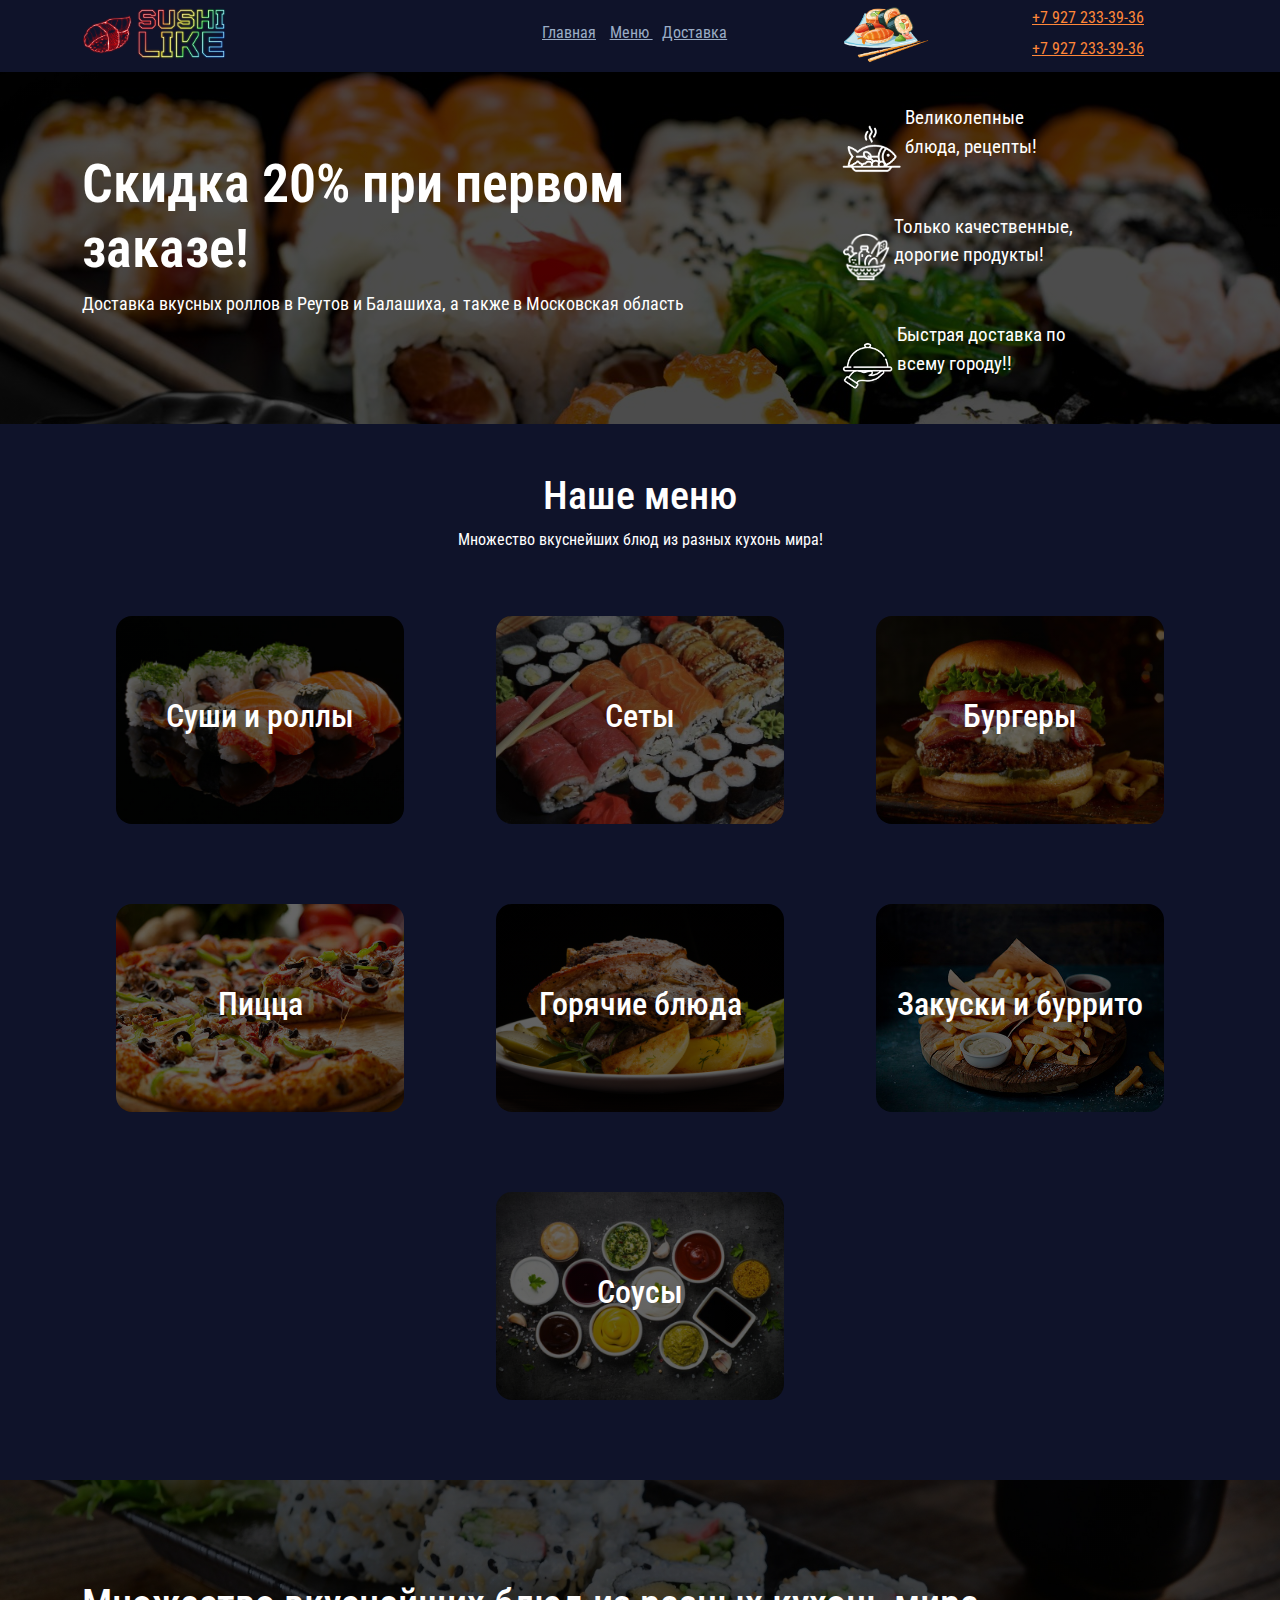
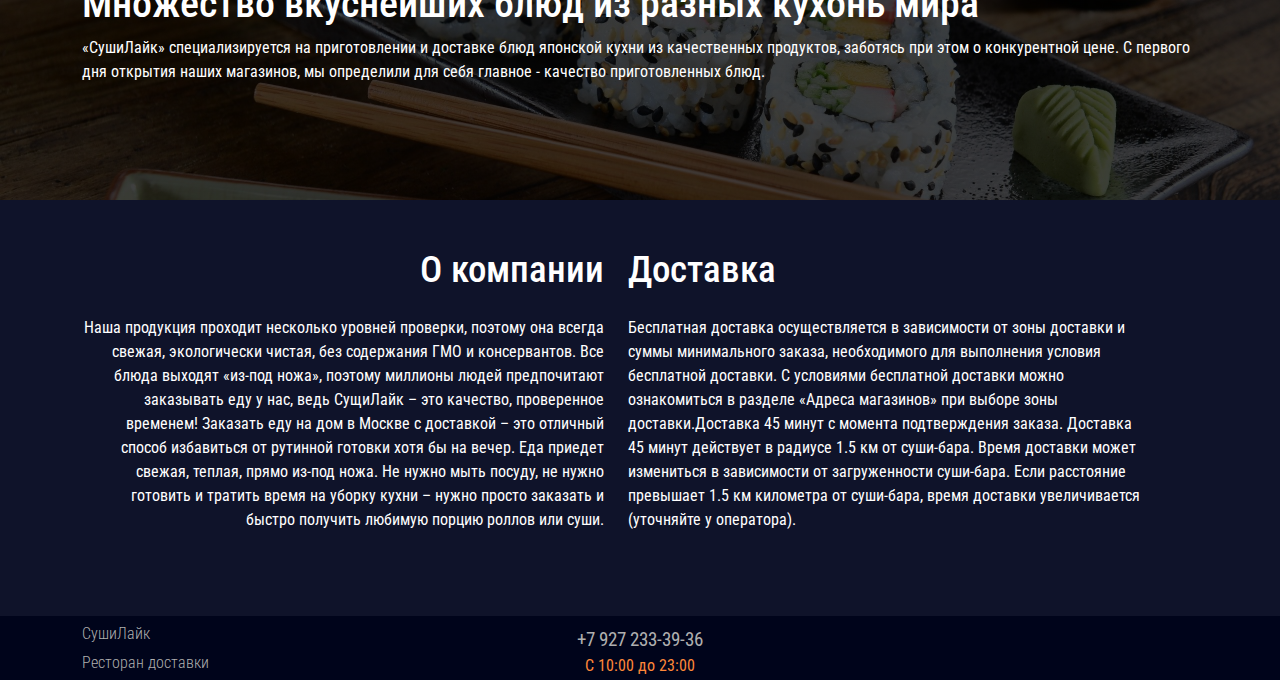
==== commit 0fb74111: "Update index.html" ====
--- a/index.html
+++ b/index.html
@@ -32,7 +32,7 @@
 				    <div class="header-content__nav col-lg-4 col-md-4 col-sm-5">
 				    	<nav>
 				    			<a href="">Главная</a>
-				    			<a href="rolls.html">Меню</a>
+				    			<a href="rolls.html">Меню </a>
 				    			<a href="">Доставка</a>
 				    	</nav>	
 				    </div>
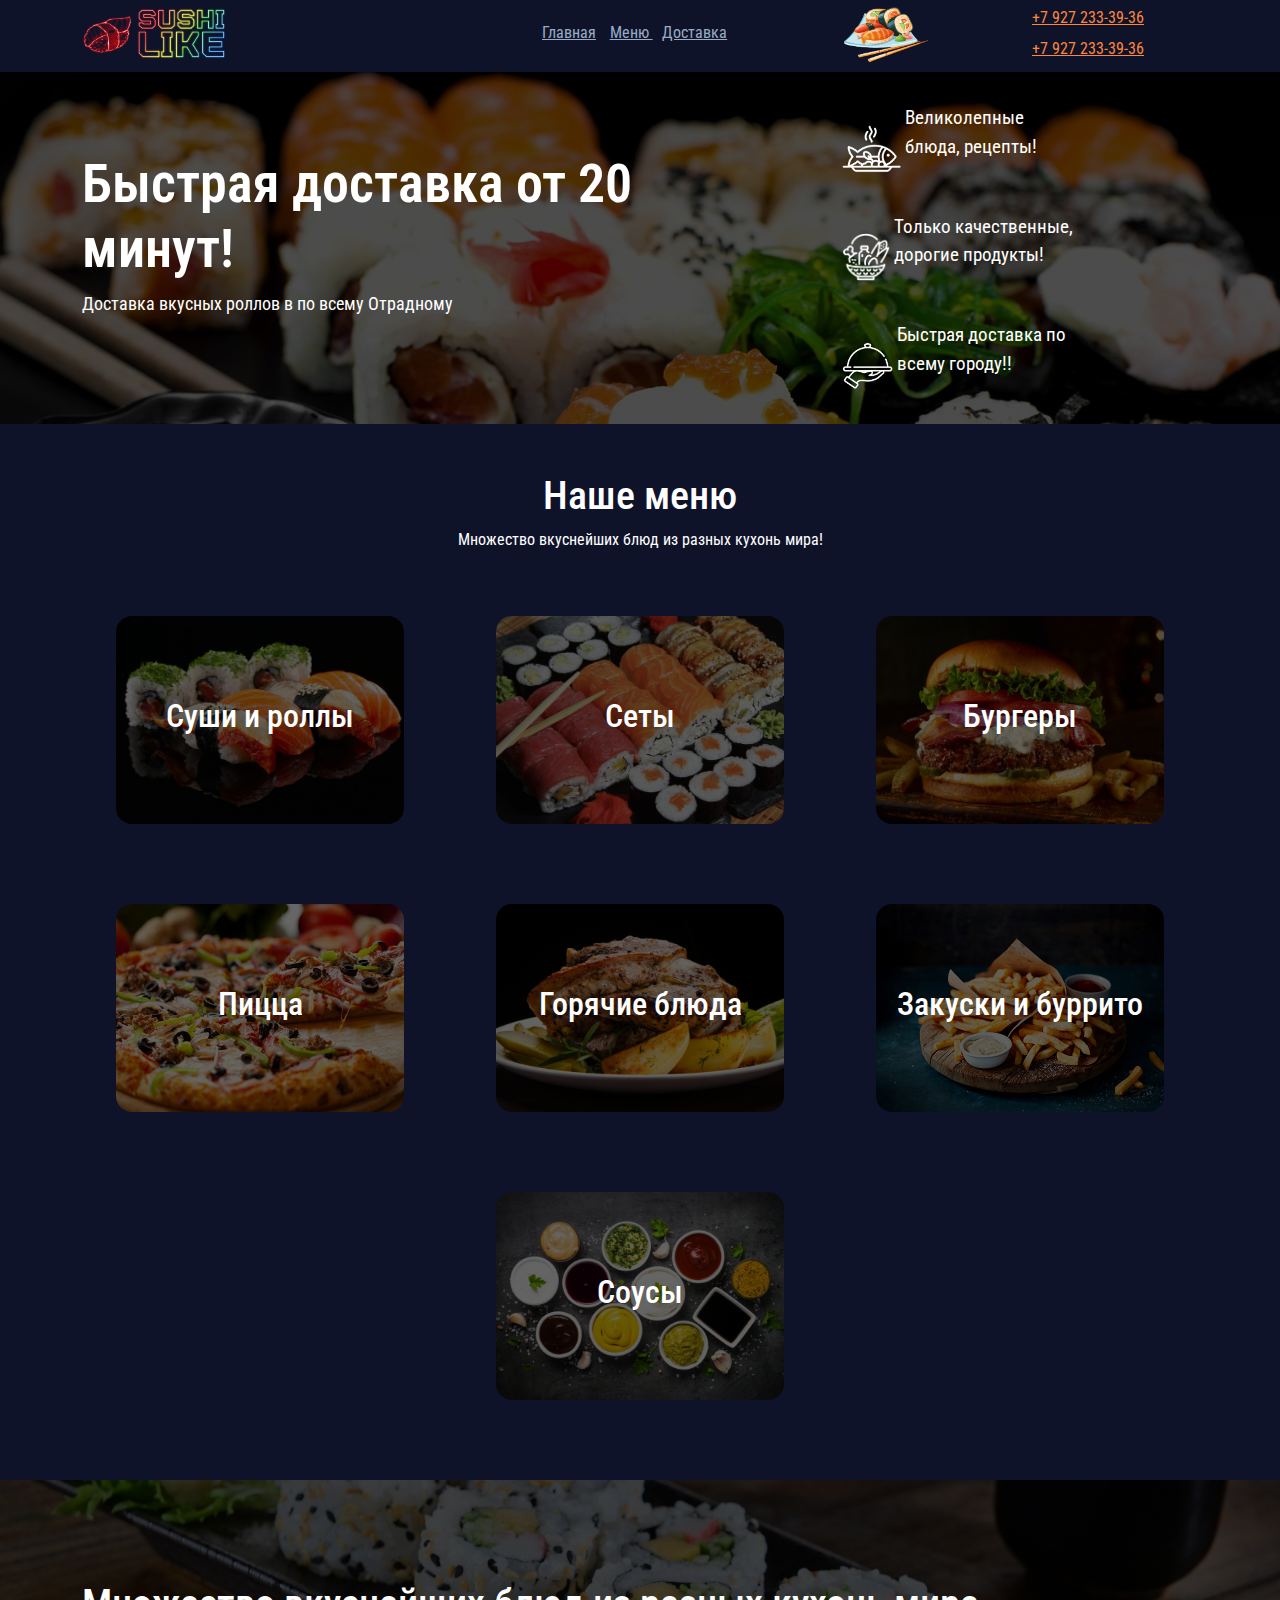
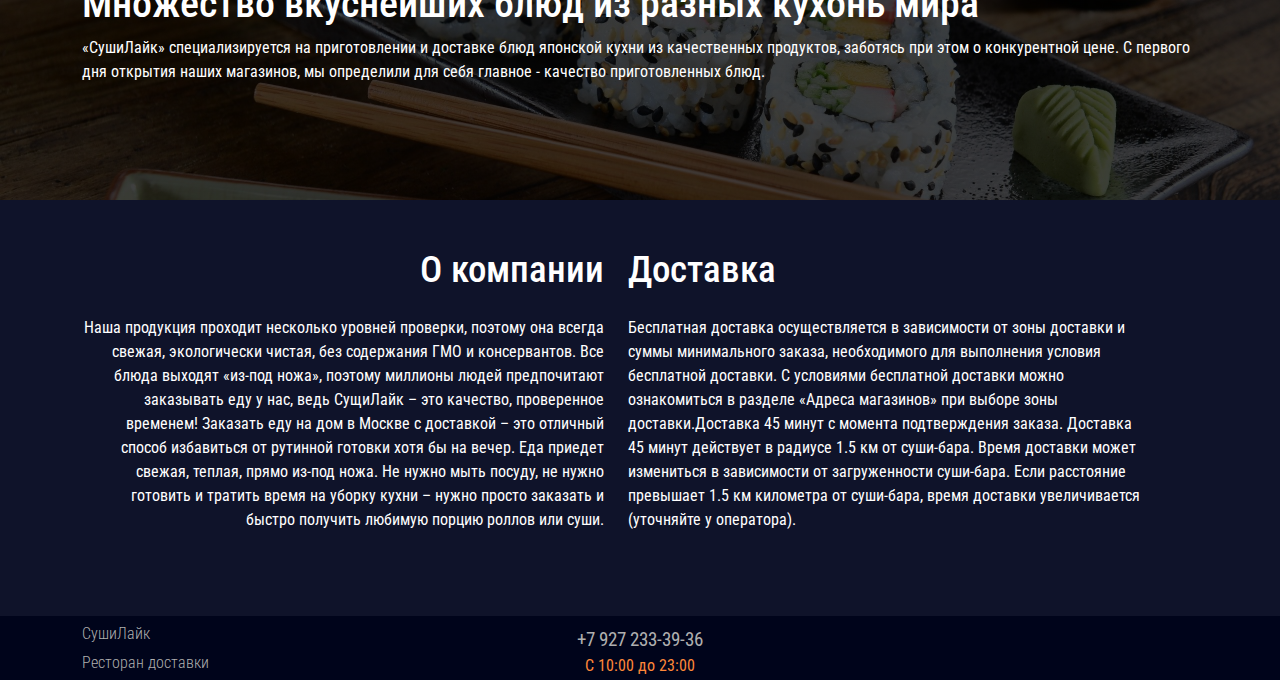
==== commit 87b19a15: "к" ====
--- a/index.html
+++ b/index.html
@@ -54,8 +54,8 @@
 		<div class="container">
 			<div class="row">
 				<div class="main__text col-lg-7 col-md-7 col-sm-6 col-xs-12">
-					<h1>Скидка 20% при первом заказе!</h1>
-					<p>Доставка вкусных роллов в Реутов и Балашиха, а также в  Московская область</p>
+					<h1>Быстрая доставка от 20 минут!</h1>
+					<p>Доставка вкусных роллов в по всему Отрадному</p>
 				</div>
 				<div class="main__list col-lg-4 offset-lg-1 col-md-5 col-sm-6 col-x">
 					<div class="main__list-item">
--- a/css/style.css
+++ b/css/style.css
@@ -316,7 +316,7 @@
   display: inline-block;
 }
 .menu__item .menu__footer .price span.r {
-  font-family: 'currency' !important;
+  font-size: 24px;
 }
 .menu__item .menu__footer button {
   height: 36px;
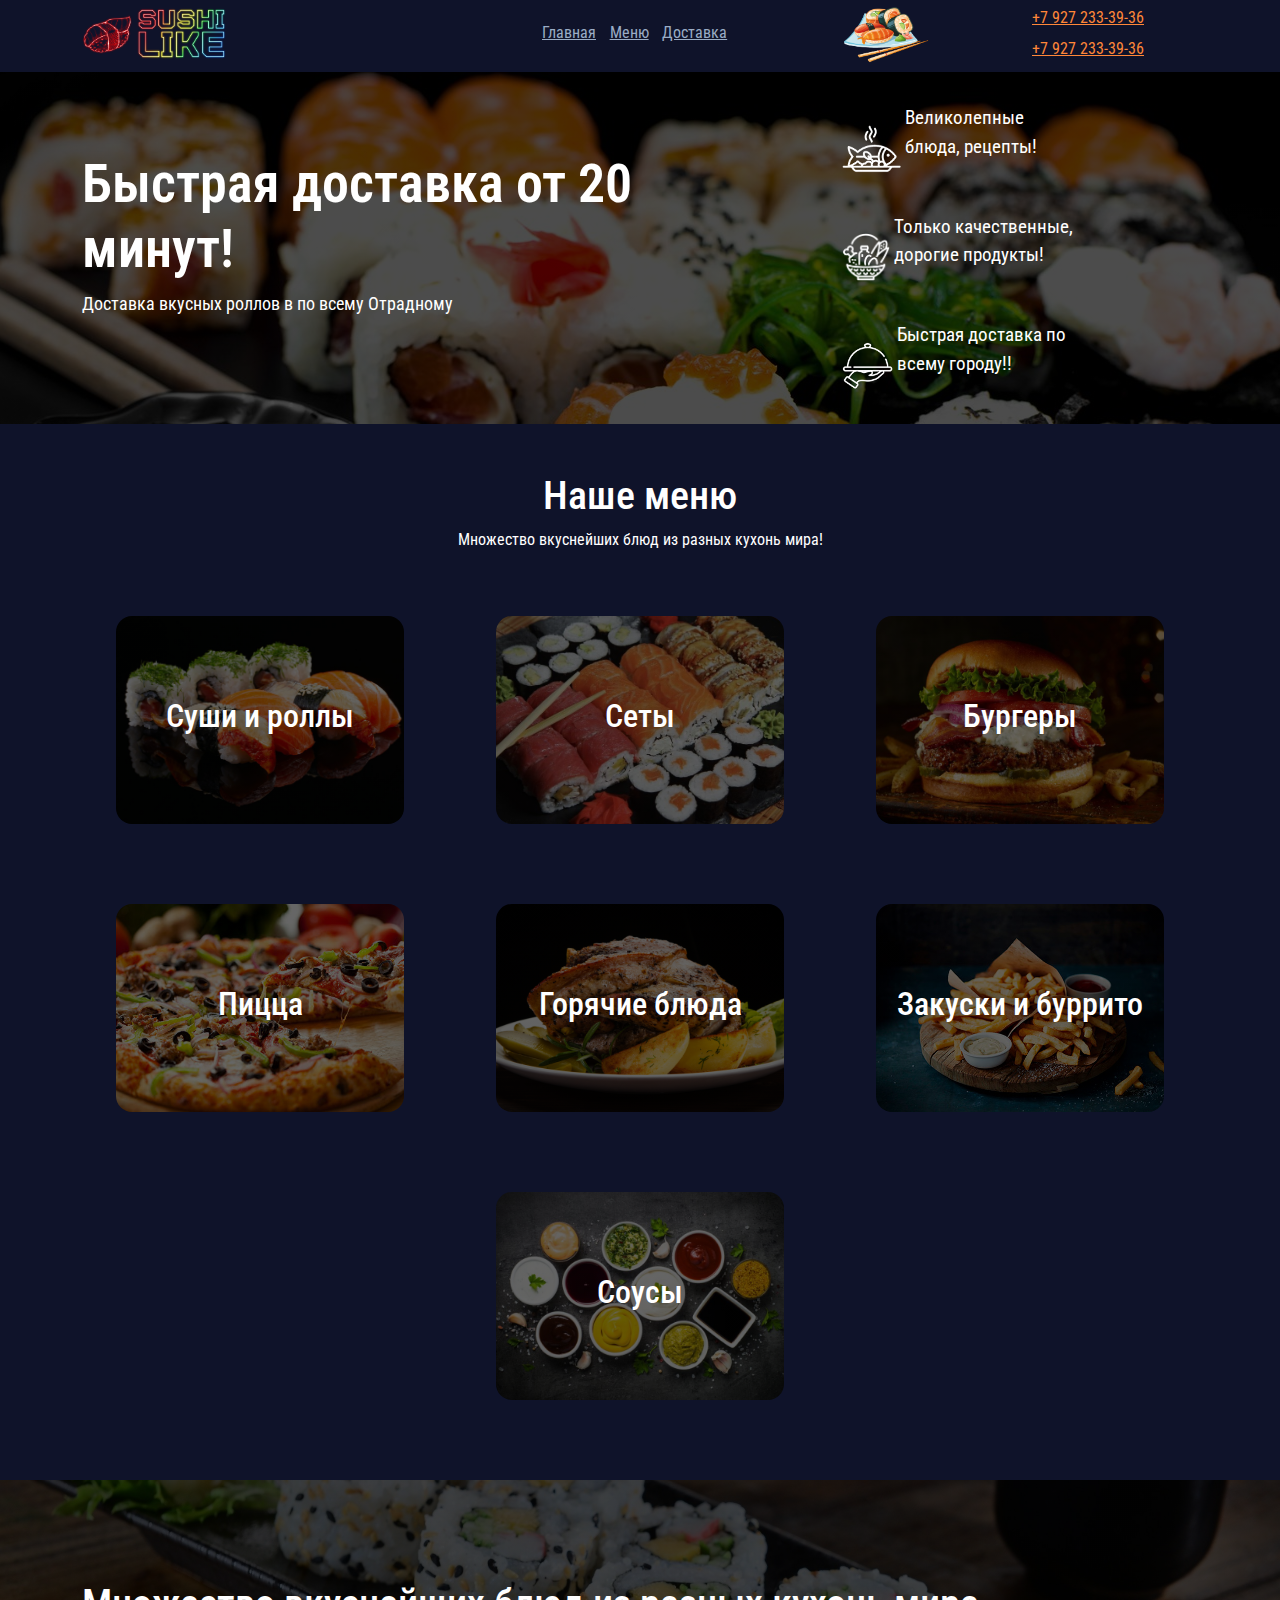
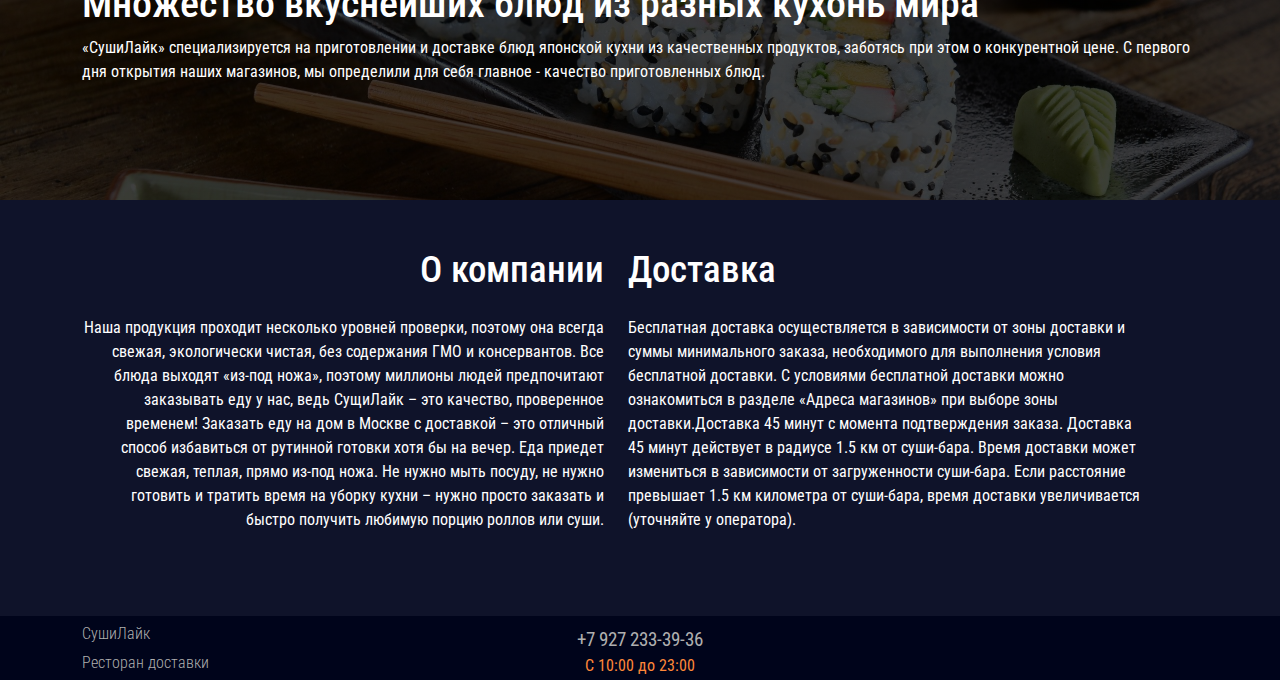
==== commit ac6bfe3a: "cz" ====
--- a/index.html
+++ b/index.html
@@ -32,7 +32,7 @@
 				    <div class="header-content__nav col-lg-4 col-md-4 col-sm-5">
 				    	<nav>
 				    			<a href="">Главная</a>
-				    			<a href="rolls.html">Меню </a>
+				    			<a href="rolls.html">Меню</a>
 				    			<a href="">Доставка</a>
 				    	</nav>	
 				    </div>
--- a/css/style.css
+++ b/css/style.css
@@ -11,6 +11,9 @@
 .header {
   height: 4.5rem;
   background: #0f132a;
+}
+.header-content .rait {
+  padding-right: 2rem;
 }
 .header-content__findbtn {
   margin-top: 1rem;
